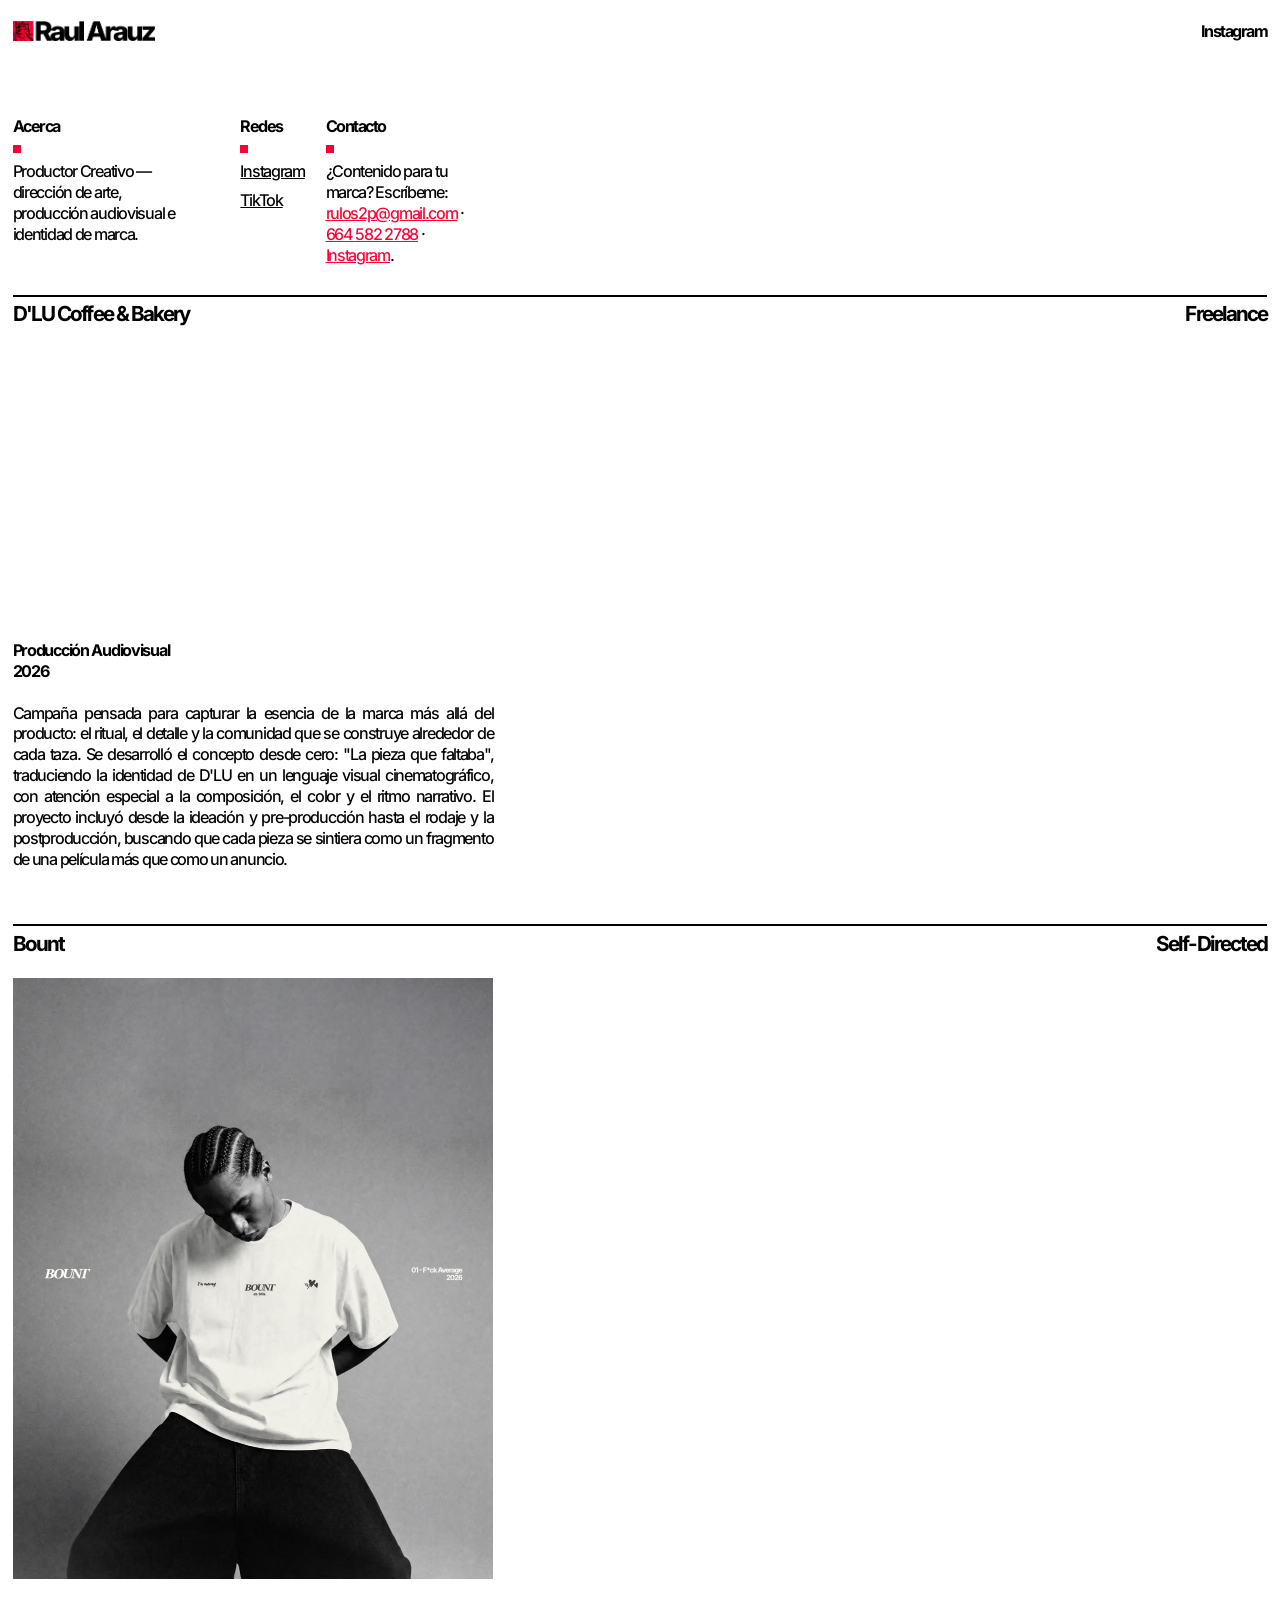
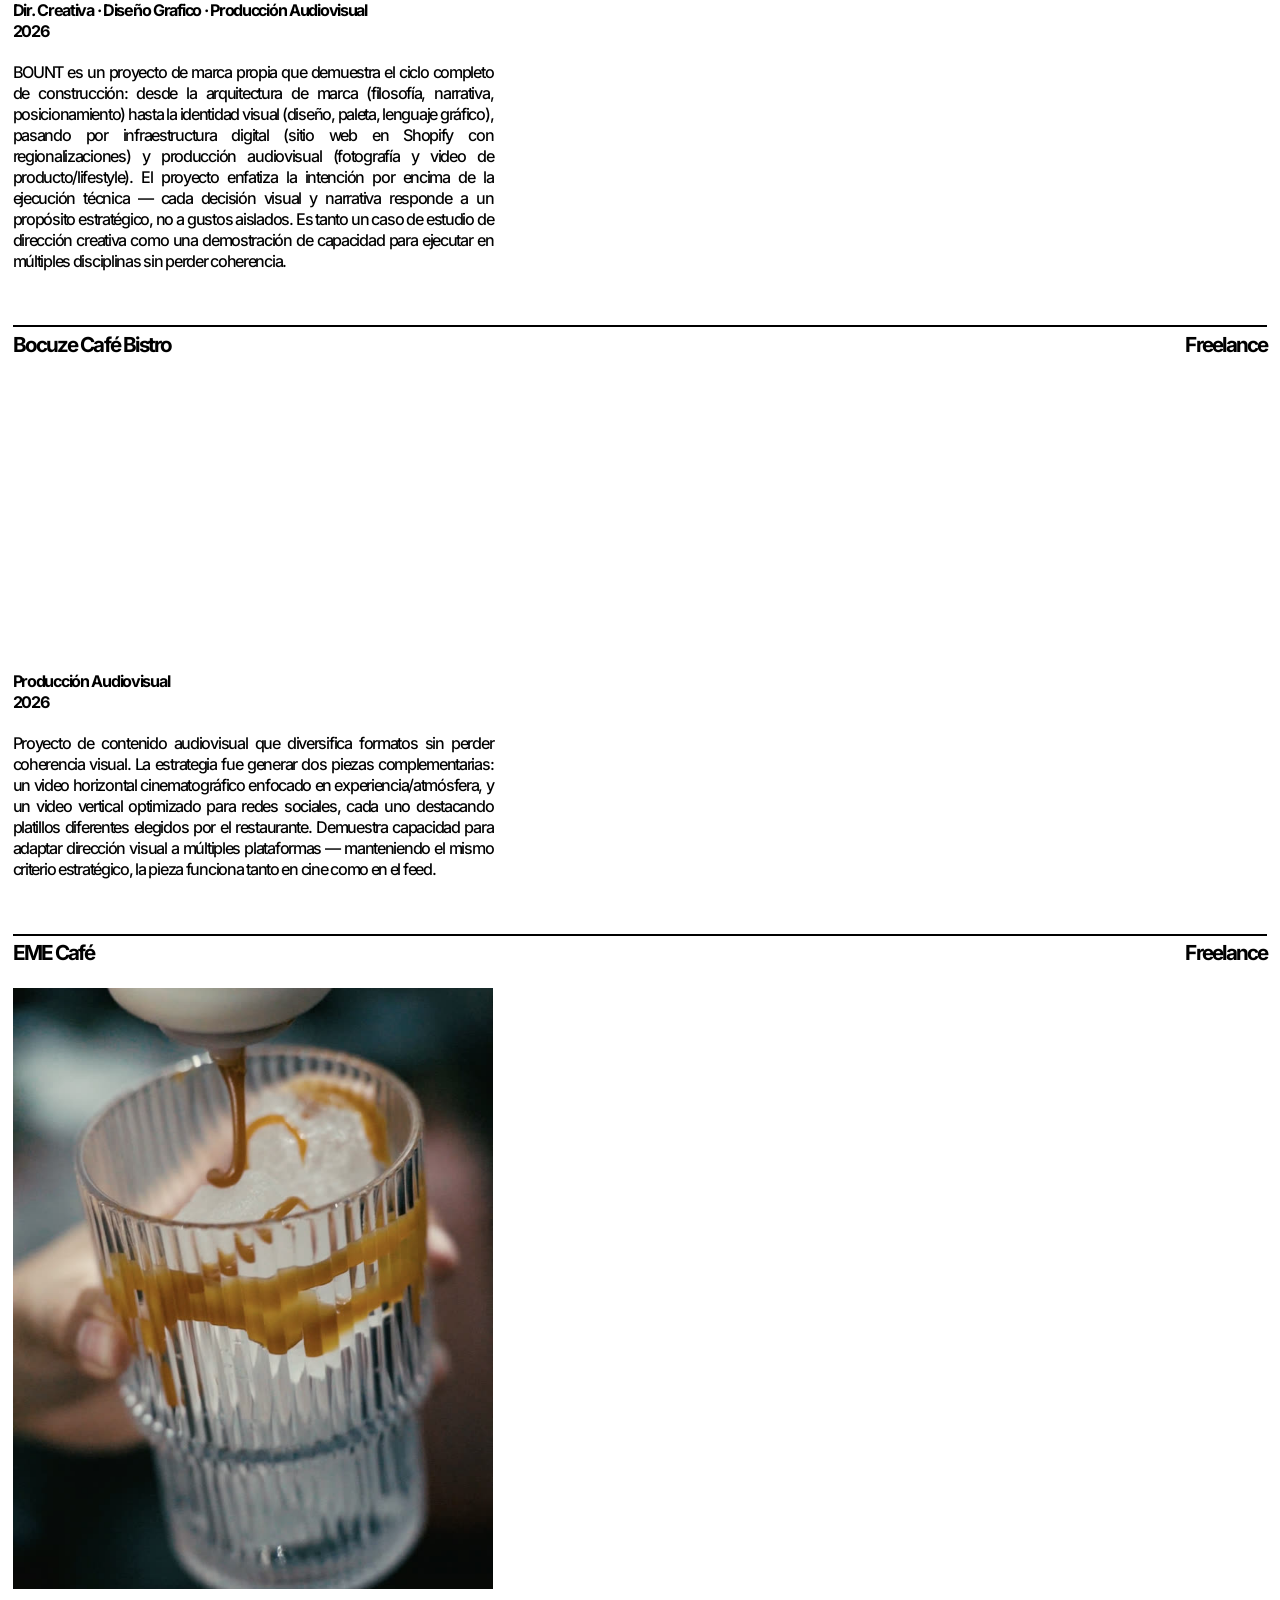
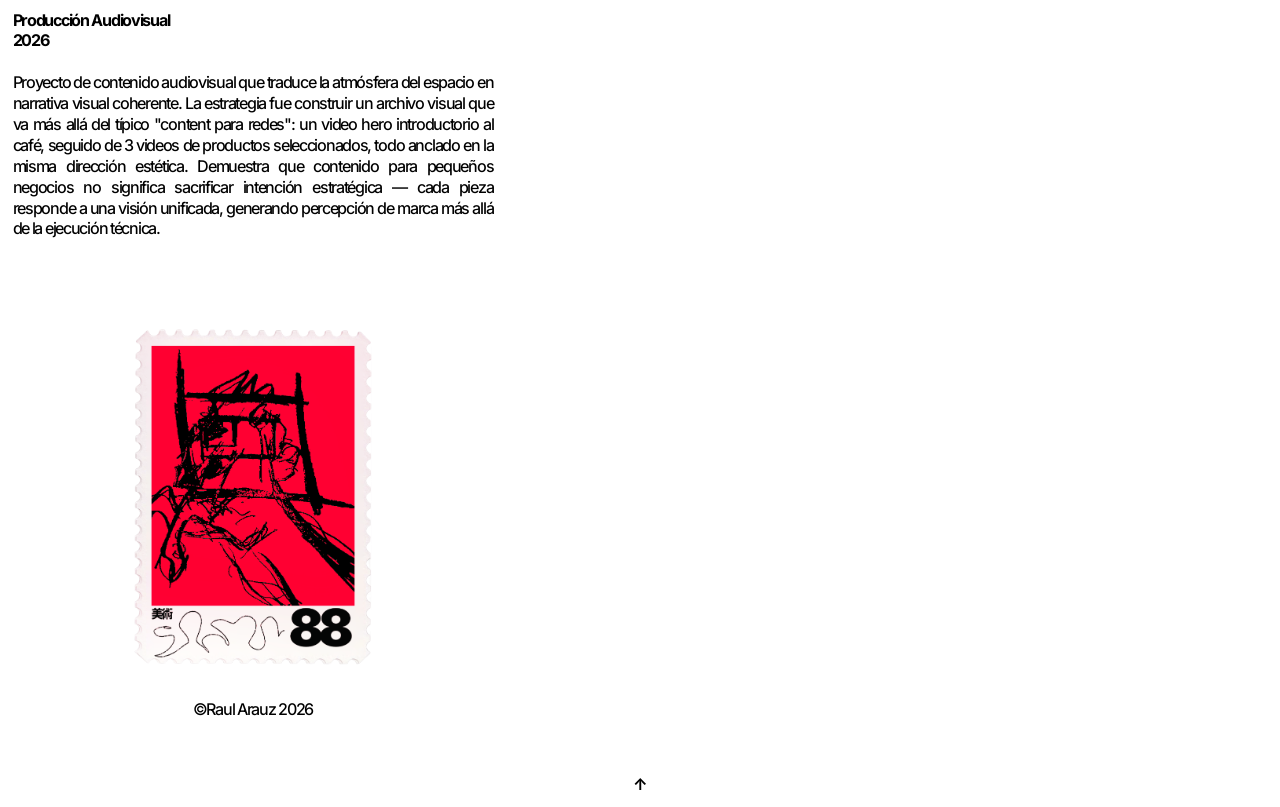
==== index.html @ 3c1d8ec1 "Flechitas de carrusel en móvil: cuadritos rojos de marca con ← →, ocultas en desktop Co-Authored-By:" ====
<!DOCTYPE html>
<html lang="es">
<head>
  <meta charset="UTF-8">
  <meta name="viewport" content="width=device-width, initial-scale=1.0">
  <title>Raul Arauz — Portafolio</title>
  <link rel="preconnect" href="https://fonts.googleapis.com">
  <link rel="preconnect" href="https://fonts.gstatic.com" crossorigin>
  <link href="https://fonts.googleapis.com/css2?family=Inter:wght@400..700&display=swap" rel="stylesheet">
  <link rel="stylesheet" href="styles.css">
</head>
<body>
  <div class="pagina">

    <header>
      <a class="logo" href="index.html"><img src="logoraul.png" alt="Raul Arauz"></a>
      <nav>
        <a href="https://www.instagram.com/rauwarauz/" target="_blank" rel="noopener">Instagram</a>
      </nav>
    </header>

    <section class="info" id="acerca">
      <div>
        <h3>Acerca</h3>
        <div class="cuadro"></div>
        <p>Productor Creativo — dirección de arte, producción audiovisual e identidad de marca.</p>
      </div>
      <div>
        <h3>Redes</h3>
        <div class="cuadro"></div>
        <ul>
          <li><a href="https://www.instagram.com/rauwarauz/" target="_blank" rel="noopener">Instagram</a></li>
          <li><a href="#" target="_blank" rel="noopener">TikTok</a></li>
        </ul>
      </div>
      <div>
        <h3>Contacto</h3>
        <div class="cuadro"></div>
        <p>¿Contenido para tu marca? Escríbeme: <a href="mailto:rulos2p@gmail.com">rulos2p@gmail.com</a> · <a href="https://wa.me/526645822788" target="_blank" rel="noopener">664 582 2788</a> · <a href="https://www.instagram.com/rauwarauz/" target="_blank" rel="noopener">Instagram</a>.</p>
      </div>
    </section>

    <section class="proyecto">
      <div class="titulos">
        <h2>D'LU Coffee &amp; Bakery</h2>
        <h2>Freelance</h2>
      </div>
      <div class="media">
        <video class="bloque horizontal" src="dlu1.mp4" autoplay muted loop playsinline></video>
        <video class="bloque horizontal" src="dlu2.mp4" autoplay muted loop playsinline></video>
      </div>
      <div class="meta">Producción Audiovisual</div>
      <div class="anio">2026</div>
      <p class="descripcion">Campaña pensada para capturar la esencia de la marca más allá del producto: el ritual, el detalle y la comunidad que se construye alrededor de cada taza. Se desarrolló el concepto desde cero: "La pieza que faltaba", traduciendo la identidad de D'LU en un lenguaje visual cinematográfico, con atención especial a la composición, el color y el ritmo narrativo. El proyecto incluyó desde la ideación y pre-producción hasta el rodaje y la postproducción, buscando que cada pieza se sintiera como un fragmento de una película más que como un anuncio.</p>
    </section>

    <section class="proyecto">
      <div class="titulos">
        <h2>Bount</h2>
        <h2>Self-Directed</h2>
      </div>
      <div class="media">
        <img class="bloque" src="bount1.jpg" alt="Bount — foto 1">
        <video class="bloque reel" src="nuevou.mp4" autoplay muted loop playsinline></video>
        <img class="bloque" src="bountx.jpg" alt="Bount — foto x">
        <img class="bloque" src="bount2.jpg" alt="Bount — foto 2">
        <img class="bloque" src="bount3.jpg" alt="Bount — foto 3">
        <img class="bloque" src="bount4.jpg" alt="Bount — foto 4">
      </div>
      <div class="meta">Dir. Creativa · Diseño Grafico · Producción Audiovisual</div>
      <div class="anio">2026</div>
      <p class="descripcion">BOUNT es un proyecto de marca propia que demuestra el ciclo completo de construcción: desde la arquitectura de marca (filosofía, narrativa, posicionamiento) hasta la identidad visual (diseño, paleta, lenguaje gráfico), pasando por infraestructura digital (sitio web en Shopify con regionalizaciones) y producción audiovisual (fotografía y video de producto/lifestyle). El proyecto enfatiza la intención por encima de la ejecución técnica — cada decisión visual y narrativa responde a un propósito estratégico, no a gustos aislados. Es tanto un caso de estudio de dirección creativa como una demostración de capacidad para ejecutar en múltiples disciplinas sin perder coherencia.</p>
    </section>

    <section class="proyecto">
      <div class="titulos">
        <h2>Bocuze Café Bistro</h2>
        <h2>Freelance</h2>
      </div>
      <div class="media">
        <video class="bloque horizontal" src="boqv.mp4" autoplay muted loop playsinline></video>
        <img class="bloque horizontal" src="boq1.jpg" alt="Bocuze — foto 1">
        <img class="bloque horizontal" src="boq2.jpg" alt="Bocuze — foto 2">
        <img class="bloque horizontal" src="boq3.jpg" alt="Bocuze — foto 3">
        <img class="bloque horizontal" src="boq4.jpg" alt="Bocuze — foto 4">
        <img class="bloque horizontal" src="boq5.jpg" alt="Bocuze — foto 5">
      </div>
      <div class="meta">Producción Audiovisual</div>
      <div class="anio">2026</div>
      <p class="descripcion">Proyecto de contenido audiovisual que diversifica formatos sin perder coherencia visual. La estrategia fue generar dos piezas complementarias: un video horizontal cinematográfico enfocado en experiencia/atmósfera, y un video vertical optimizado para redes sociales, cada uno destacando platillos diferentes elegidos por el restaurante. Demuestra capacidad para adaptar dirección visual a múltiples plataformas — manteniendo el mismo criterio estratégico, la pieza funciona tanto en cine como en el feed.</p>
    </section>

    <section class="proyecto">
      <div class="titulos">
        <h2>EME Café</h2>
        <h2>Freelance</h2>
      </div>
      <div class="media">
        <img class="bloque" src="eme2.jpg" alt="EME Café — foto 2">
        <video class="bloque" src="eme1.mp4" autoplay muted loop playsinline></video>
        <video class="bloque" src="eme4.mp4" autoplay muted loop playsinline></video>
        <img class="bloque" src="eme6.jpg" alt="EME Café — foto 6">
        <img class="bloque" src="eme7.jpg" alt="EME Café — foto 7">
      </div>
      <div class="meta">Producción Audiovisual</div>
      <div class="anio">2026</div>
      <p class="descripcion">Proyecto de contenido audiovisual que traduce la atmósfera del espacio en narrativa visual coherente. La estrategia fue construir un archivo visual que va más allá del típico "content para redes": un video hero introductorio al café, seguido de 3 videos de productos seleccionados, todo anclado en la misma dirección estética. Demuestra que contenido para pequeños negocios no significa sacrificar intención estratégica — cada pieza responde a una visión unificada, generando percepción de marca más allá de la ejecución técnica.</p>
    </section>

    <footer>
      <img class="estampilla" src="caballofinal-crop.png" alt="Estampilla — dibujo de caballo">
      <div>©Raul Arauz 2026</div>
      <a class="subir" href="#" aria-label="Subir al inicio">↑</a>
    </footer>

  </div>

  <script src="https://unpkg.com/lenis@1.1.18/dist/lenis.min.js"></script>
  <script>
    // Scroll controlado con inercia suave (si no carga la librería, scroll normal)
    let lenis = null;
    if (window.Lenis) {
      document.documentElement.style.scrollBehavior = 'auto';
      lenis = new Lenis({ lerp: 0.1, anchors: true });
      function raf(time) { lenis.raf(time); requestAnimationFrame(raf); }
      requestAnimationFrame(raf);
    }

    // Los links que van al inicio (flechita ↑, Portafolio) suben suavecito
    document.querySelectorAll("a[href='#']").forEach((a) => {
      a.addEventListener('click', (e) => {
        e.preventDefault();
        if (lenis) { lenis.scrollTo(0); }
        else { window.scrollTo({ top: 0, behavior: 'smooth' }); }
      });
    });

    // Entrada sutil al llegar con el scroll: blur → claro + slide up
    // Carrusel: click en el marco pasa al siguiente medio
    document.querySelectorAll('.media').forEach((media) => {
      const items = Array.from(media.children);
      let i = 0;
      items[i].classList.add('activo');
      const ir = (delta) => {
        items[i].classList.remove('activo');
        i = (i + delta + items.length) % items.length;
        items[i].classList.add('activo');
      };
      media.addEventListener('click', () => ir(1));
      // Flechitas para móvil (en desktop se ocultan por CSS)
      [['atras', 'Anterior', -1, '←'], ['adelante', 'Siguiente', 1, '→']].forEach(([cls, label, delta, char]) => {
        const b = document.createElement('button');
        b.className = 'flecha ' + cls;
        b.setAttribute('aria-label', label);
        b.textContent = char;
        b.addEventListener('click', (e) => { e.stopPropagation(); ir(delta); });
        media.appendChild(b);
      });
    });

    const observados = document.querySelectorAll('.proyecto > .bloque, .proyecto > .media');
    const observer = new IntersectionObserver((entries) => {
      entries.forEach((entry) => {
        if (entry.isIntersecting) {
          entry.target.classList.add('visible');
          observer.unobserve(entry.target);
        }
      });
    }, { threshold: 0 });

    observados.forEach((el) => {
      el.classList.add('anim');
      observer.observe(el);
    });
  </script>
</body>
</html>
---- styles.css ----
/* ============================================================
   Sistema áureo (φ = 1.618) — todo sale de una sola cadena
   Tipografía: 14px (base) → 18px (14 × √φ) títulos
   Espaciado:  7 → 11 → 18 → 29 → 47 → 76  (cada paso × φ)
   Compartido por todas las páginas del sitio
   ============================================================ */
:root {
  --rojo: #FF0033;
  --negro: #000000;
  --fs-body: 14px;
  --fs-label: 14px;
  --fs-title: 18px;
  --sp-0: 7px;
  --sp-1: 11px;
  --sp-2: 18px;
  --sp-3: 29px;
  --sp-4: 47px;
  --sp-5: 76px;
  --margen: var(--sp-1);   /* margencito uniforme contra el borde */
  --tracking: -0.08em; /* -95 de Photoshop, suavizado en cuerpos chicos */
  --tracking-display: -0.092em;
}

* { margin: 0; padding: 0; box-sizing: border-box; }

html { background: #ffffff; scroll-behavior: smooth; }

/* Sin barra de scroll visible (se sigue pudiendo scrollear normal) */
html {
  scrollbar-width: none;      /* Firefox */
  -ms-overflow-style: none;   /* Edge viejo */
}

html::-webkit-scrollbar { display: none; } /* Chrome / Safari */

body {
  font-family: 'Inter', Helvetica, Arial, sans-serif;
  font-size: var(--fs-body);
  font-weight: 475;
  color: var(--negro);
  letter-spacing: var(--tracking);
  line-height: 1.3;
  -webkit-font-smoothing: antialiased;
}

/* En móvil la columna llena toda la pantalla, solo con el margencito */
.pagina {
  margin: 0 auto;
  padding: 0 var(--margen);
}

a { color: inherit; text-decoration: none; }

/* ---------- Header ---------- */
header {
  display: flex;
  align-items: center;
  justify-content: space-between;
  position: sticky;
  top: 0;
  z-index: 10;
  padding: var(--sp-2) 0;
}

header .logo img {
  display: block;
  height: 18px;
  width: auto;
}

nav {
  display: flex;
  gap: var(--sp-2);
  font-size: var(--fs-label);
  font-weight: 700;
  letter-spacing: var(--tracking-display);
}

/* ---------- Acerca / Redes / Contacto (home) ---------- */
.info {
  display: grid;
  /* Acerca y Contacto más anchos, Redes al centro un poco más apretado (φ : 1 : φ) */
  grid-template-columns: 1.618fr 1fr 1.618fr;
  gap: var(--sp-2);
  padding: var(--sp-4) 0 var(--sp-2);
}

/* Redes corrido a la derecha de su columna, pegado hacia Contacto */
.info > div:nth-child(2) { justify-self: end; }

.info h3 {
  font-size: var(--fs-label);
  font-weight: 700;
  letter-spacing: var(--tracking-display);
  margin-bottom: var(--sp-0);
}

.cuadro {
  width: 7px;
  height: 7px;
  background: var(--rojo);
  margin-bottom: var(--sp-0);
}

.info p {
  text-align: left;
  hyphens: none;
}

.info ul { list-style: none; }

.info ul li { margin-bottom: var(--sp-0); }

.info ul a { text-decoration: underline; }

/* Links dentro de los párrafos de info: subrayados y en el rojo de la marca */
.info p a {
  color: var(--rojo);
  text-decoration: underline;
}

/* ---------- Bloques rojos (placeholders de proyectos) ---------- */
.bloque {
  width: 100%;
  background: var(--rojo);
}

/* Formato de post vertical de Instagram (4:5) */
.proyecto .bloque { aspect-ratio: 4 / 5; }

/* Marco horizontal (16:9) para proyectos de video widescreen */
.proyecto .bloque.horizontal { aspect-ratio: 16 / 9; }

/* Fotos y videos reales: mismo marco 4:5, recortan para llenar.
   Sin el fondo rojo: evita la línea que se asoma en el borde del video */
img.bloque, video.bloque {
  display: block;
  object-fit: cover;
  background: transparent;
}

/* Encuadres de las fotos de EME (50% es centrado; más % sube el contenido) */
img[src='eme2.jpg'] { object-position: 50% 57%; }
video[src='eme4.mp4'] { object-position: 50% 42%; }
img[src='eme6.jpg'] { object-position: 50% 42%; }

/* Ajustes solo para el reel de Bount */
video.reel {
  transform: scale(0.99);
  /* Reel 9:16 en marco 4:5: el encuadre corrido un poco hacia arriba */
  object-position: 50% 65%;
}

/* Carrusel: los medios comparten el mismo marco, click para pasar al siguiente */
.media {
  display: grid;
  /* Cursor flecha de macOS pero apuntando a la derecha, blanca con
     contorno negro, para indicar que el click avanza al siguiente */
  cursor: url("data:image/svg+xml;utf8,<svg xmlns='http://www.w3.org/2000/svg' width='12' height='12' viewBox='0 0 16 16'><path d='M4.65 2.9 L12.57 7.22 Q14 8 12.57 8.78 L4.65 13.1 Q3 14 3 12.2 L3 3.8 Q3 2 4.65 2.9 Z' fill='%23fff' stroke='%23000' stroke-width='1.5' stroke-linejoin='round'/></svg>") 10 6, e-resize;
}

.media > * {
  grid-area: 1 / 1;
  opacity: 0;
  transition: opacity 0.3s ease;
  pointer-events: none;
}

.media > .activo { opacity: 1; }

/* Flechitas del carrusel (móvil): cuadritos rojos de la marca, mínimos */
.media { position: relative; }

.media .flecha {
  position: absolute;
  bottom: var(--sp-1);
  width: 29px;
  height: 29px;
  display: flex;
  align-items: center;
  justify-content: center;
  background: var(--rojo);
  color: #ffffff;
  border: 0;
  padding: 0;
  font-family: inherit;
  font-size: var(--fs-label);
  font-weight: 700;
  letter-spacing: 0;
  line-height: 1;
  cursor: pointer;
  z-index: 2;
}

.media .flecha.atras { right: calc(var(--sp-1) + 31px); }

.media .flecha.adelante { right: var(--sp-1); }

/* ---------- Proyectos ---------- */
/* Separador pegado al título: la línea abre cada proyecto */
.proyecto {
  margin-top: var(--sp-4);
  border-top: 2px solid var(--negro);
  padding-top: 4px; /* 7 ÷ φ */
}

/* El primer proyecto más pegado a la sección de info */
.info + .proyecto { margin-top: var(--sp-0); }

.proyecto .titulos {
  display: flex;
  justify-content: space-between;
  align-items: baseline;
  margin-bottom: var(--sp-2);
}

.proyecto h2 {
  font-size: var(--fs-title);
  font-weight: 700;
  letter-spacing: var(--tracking-display);
}

.proyecto .meta {
  margin-top: var(--sp-2);
  font-weight: 700;
}

.proyecto .anio {
  margin-bottom: var(--sp-2);
  font-weight: 700;
}

.proyecto .descripcion {
  text-align: justify;
  hyphens: auto;
}

/* Espacio entre párrafos de una misma descripción */
.descripcion + .descripcion { margin-top: var(--sp-2); }

/* ---------- Footer ---------- */
footer {
  position: relative;
  padding: var(--sp-5) 0 var(--sp-5);
  text-align: center;
}

/* Flechita hasta abajo del todo, respetando el margencito del borde */
footer .subir {
  position: absolute;
  bottom: var(--margen);
  left: 50%;
  transform: translateX(-50%);
  font-size: var(--fs-label);
  font-weight: 700;
  letter-spacing: 0;
}

footer .estampilla {
  width: 47%;
  max-width: 210px;
  height: auto;
  display: block;
  margin: 0 auto var(--sp-3);
}

/* ---------- Animación de entrada: slide up + opacidad sutil ----------
   La clase .anim la pone el script (si no hay JS, todo se ve normal) */
.anim {
  opacity: 0;
  transform: translateY(14px);
  transition: opacity 0.7s ease-out, transform 0.7s ease-out;
}

.anim.visible {
  opacity: 1;
  transform: none;
}

@media (prefers-reduced-motion: reduce) {
  .anim { transition: none; opacity: 1; transform: none; }
}

/* En desktop: layout de borde a borde, todo escalado un 15% arriba
   (zoom escala fuentes, espaciados e imágenes en proporción exacta).
   Header, separadores y filas de título abarcan todo el ancho;
   imágenes y textos quedan alineados a la izquierda con su mismo tamaño.
   Al final de la hoja para ganarle a las reglas base. */
@media (min-width: 600px) {
  body { zoom: 1.15; }

  /* En desktop el cursor de flecha ya indica el click: fuera botones */
  .media .flecha { display: none; }

  .pagina { max-width: none; }

  /* La sección de Acerca/Redes/Contacto conserva su ancho de columna */
  .info { max-width: 418px; }

  /* Las imágenes conservan su ancho exacto de antes y se pegan a la izquierda */
  .bloque { width: 418px; max-width: 100%; }

  /* El carrusel solo ocupa el cuadrito: el hover/click no se extiende a la derecha */
  .media { width: 418px; max-width: 100%; }

  .proyecto .descripcion { max-width: 418px; }

  /* Caballo y copyright centrados respecto a la columna de 418px;
     la flechita sigue centrada a toda la página */
  footer { text-align: left; }

  footer .estampilla {
    width: 210px;
    margin: 0 0 var(--sp-3) calc((418px - 210px) / 2);
  }

  footer > div {
    max-width: 418px;
    text-align: center;
  }
}
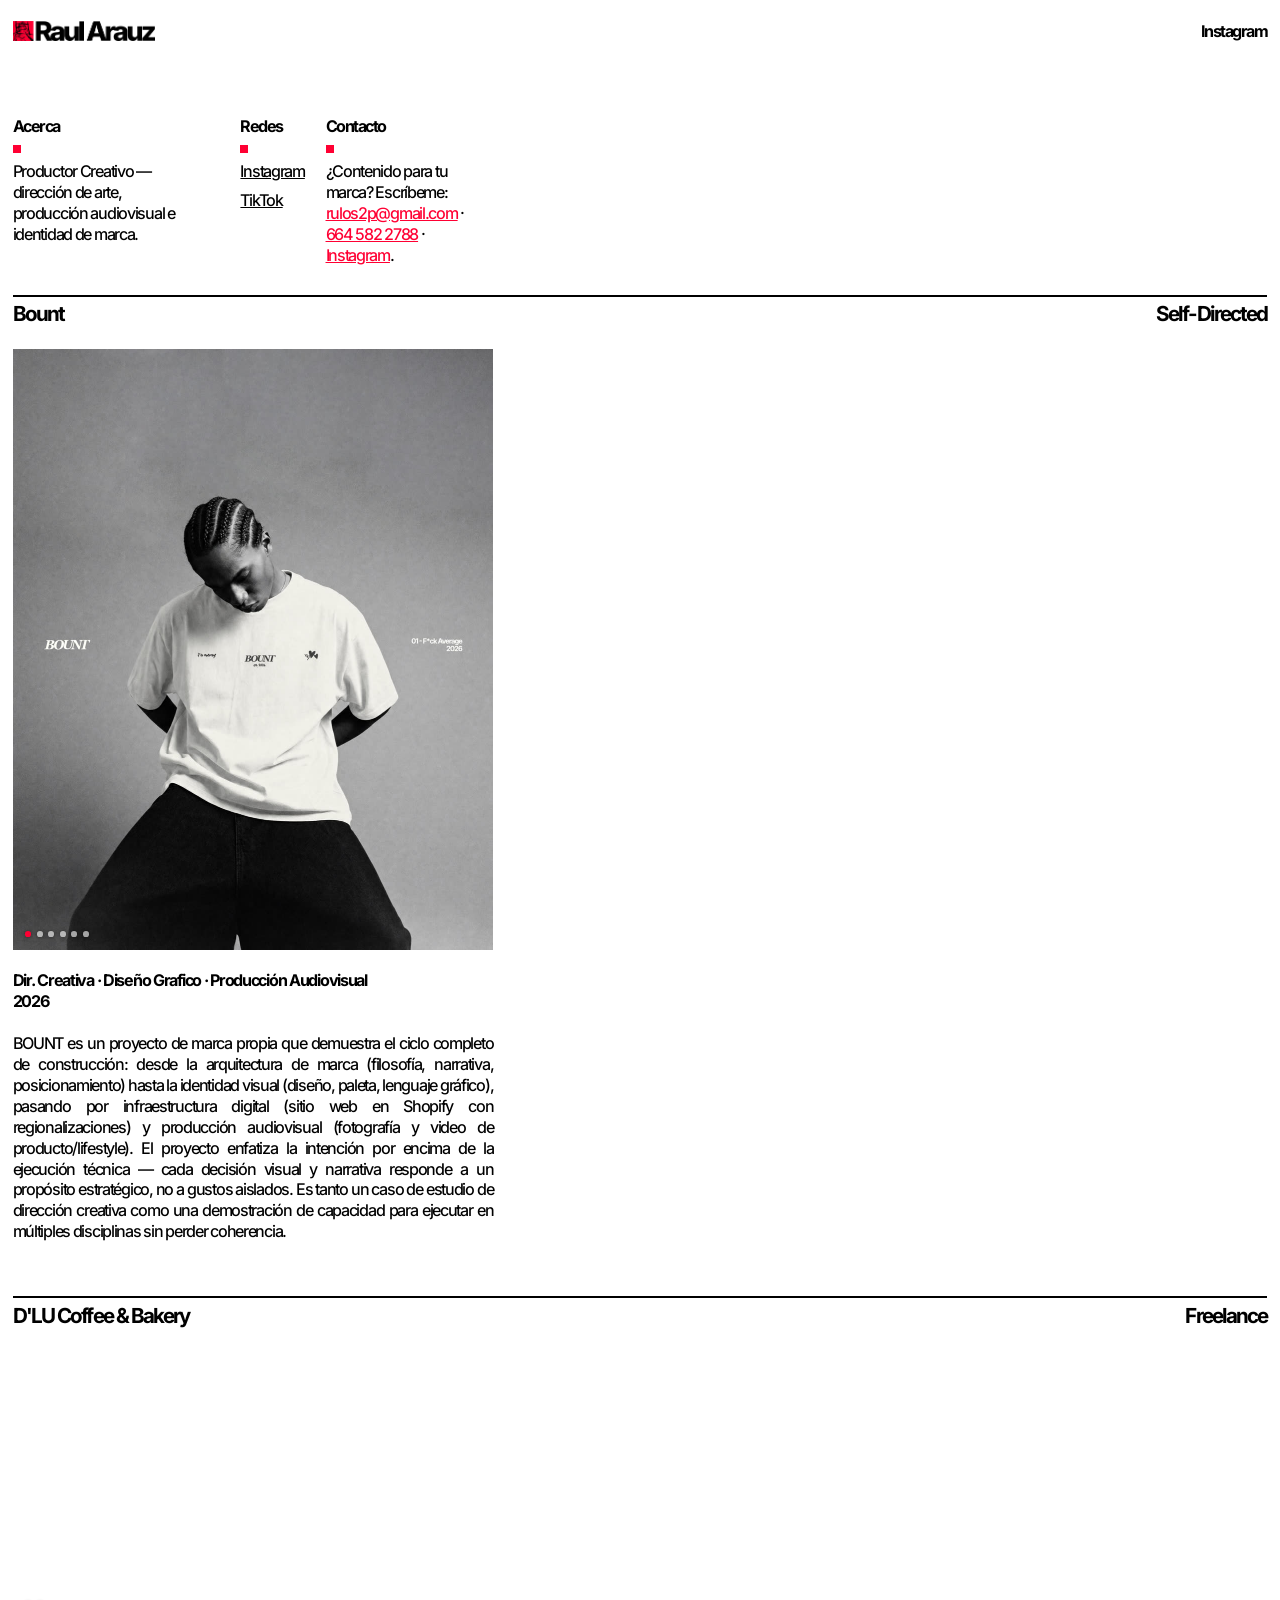
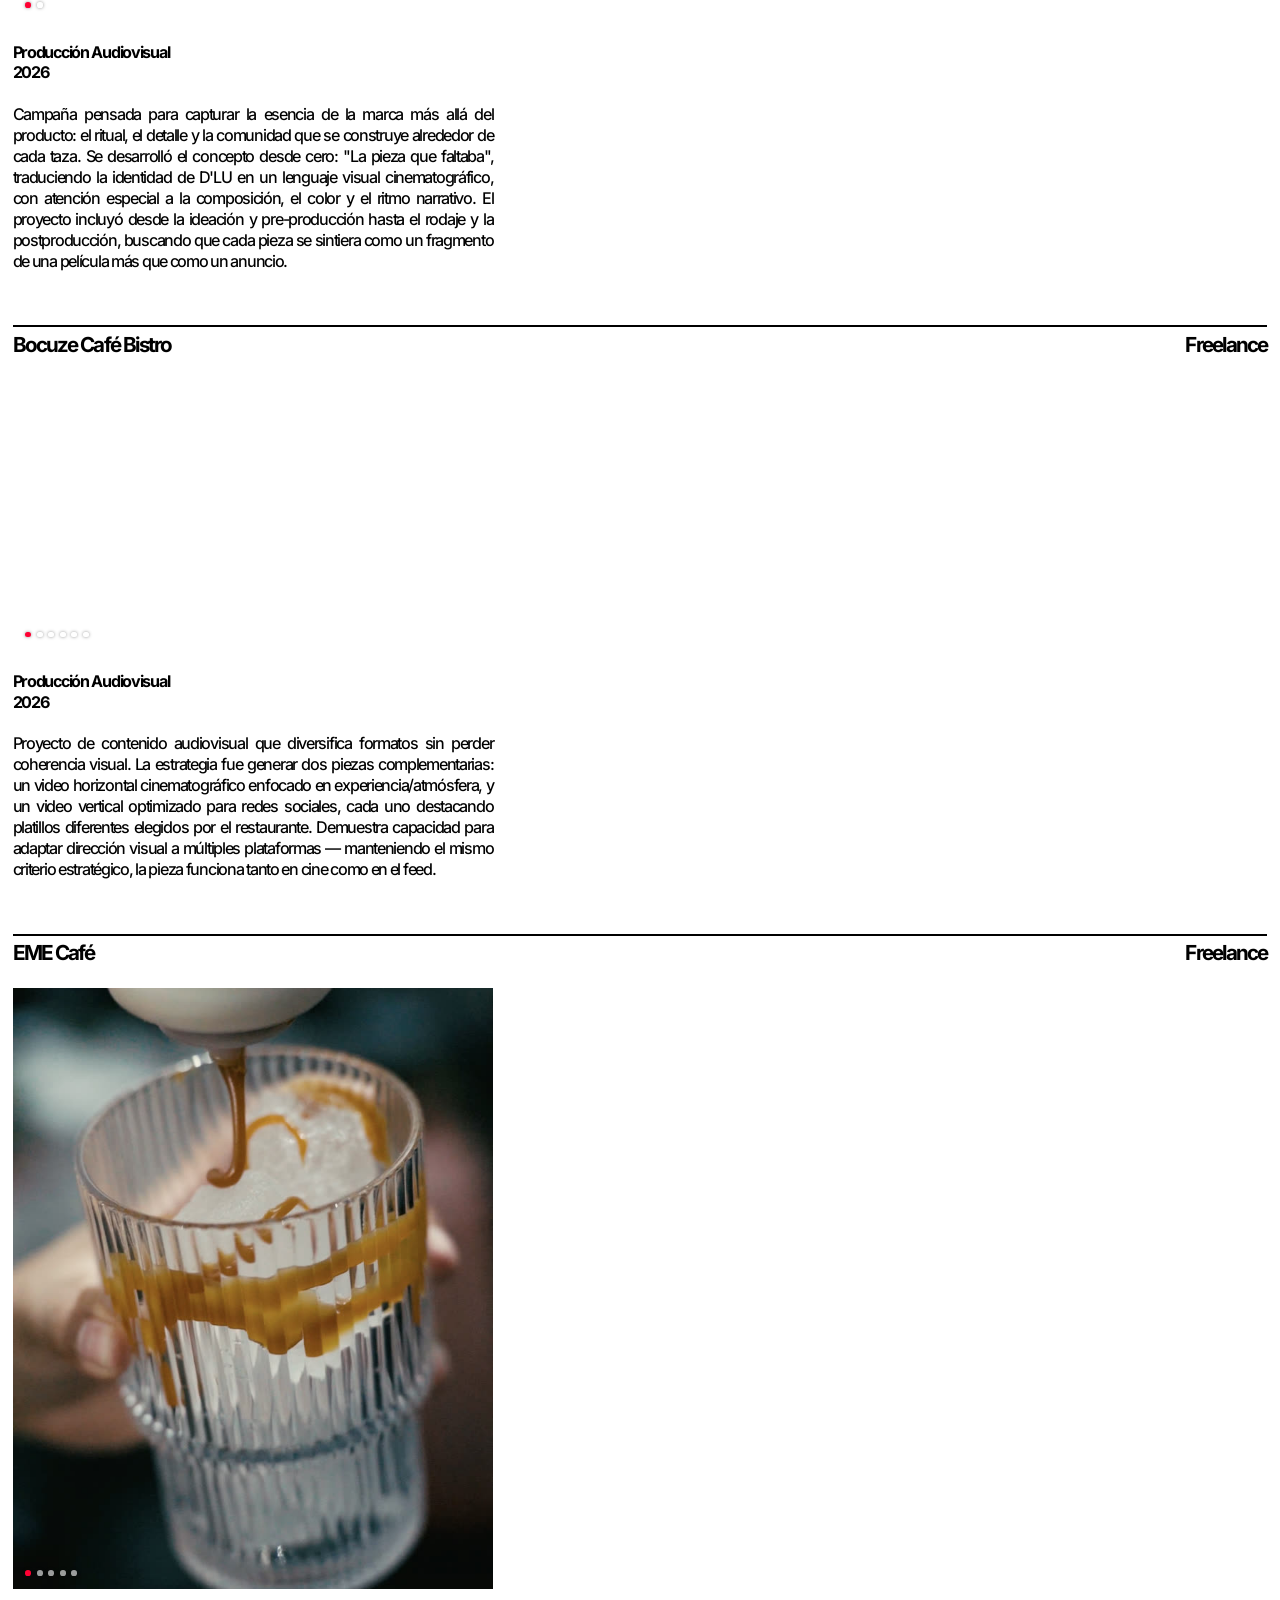
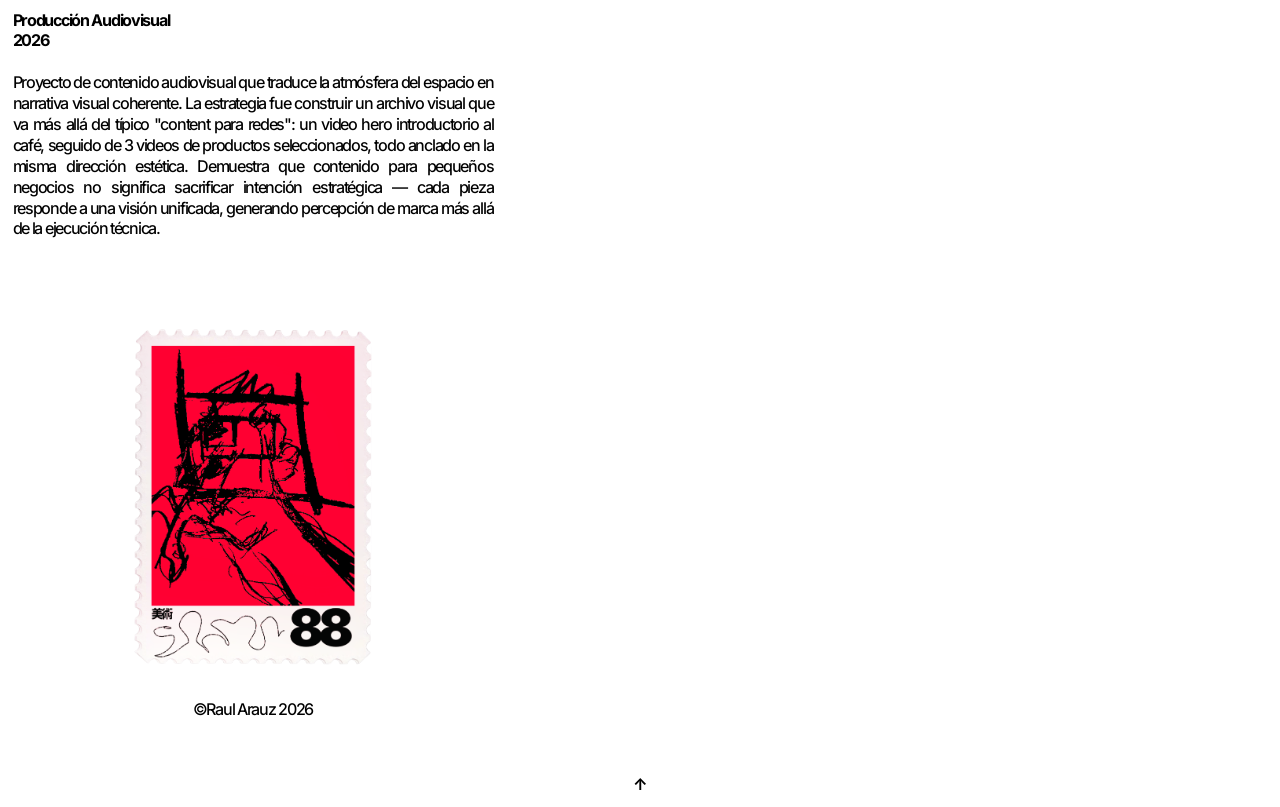
==== commit e87f7021: "Bount como primer proyecto Co-Authored-By: Claude Opus 5 <noreply@anthropic.com>" ====
--- a/index.html
+++ b/index.html
@@ -42,20 +42,6 @@
 
     <section class="proyecto">
       <div class="titulos">
-        <h2>D'LU Coffee &amp; Bakery</h2>
-        <h2>Freelance</h2>
-      </div>
-      <div class="media">
-        <video class="bloque horizontal" src="dlu1.mp4" autoplay muted loop playsinline></video>
-        <video class="bloque horizontal" src="dlu2.mp4" autoplay muted loop playsinline></video>
-      </div>
-      <div class="meta">Producción Audiovisual</div>
-      <div class="anio">2026</div>
-      <p class="descripcion">Campaña pensada para capturar la esencia de la marca más allá del producto: el ritual, el detalle y la comunidad que se construye alrededor de cada taza. Se desarrolló el concepto desde cero: "La pieza que faltaba", traduciendo la identidad de D'LU en un lenguaje visual cinematográfico, con atención especial a la composición, el color y el ritmo narrativo. El proyecto incluyó desde la ideación y pre-producción hasta el rodaje y la postproducción, buscando que cada pieza se sintiera como un fragmento de una película más que como un anuncio.</p>
-    </section>
-
-    <section class="proyecto">
-      <div class="titulos">
         <h2>Bount</h2>
         <h2>Self-Directed</h2>
       </div>
@@ -70,6 +56,20 @@
       <div class="meta">Dir. Creativa · Diseño Grafico · Producción Audiovisual</div>
       <div class="anio">2026</div>
       <p class="descripcion">BOUNT es un proyecto de marca propia que demuestra el ciclo completo de construcción: desde la arquitectura de marca (filosofía, narrativa, posicionamiento) hasta la identidad visual (diseño, paleta, lenguaje gráfico), pasando por infraestructura digital (sitio web en Shopify con regionalizaciones) y producción audiovisual (fotografía y video de producto/lifestyle). El proyecto enfatiza la intención por encima de la ejecución técnica — cada decisión visual y narrativa responde a un propósito estratégico, no a gustos aislados. Es tanto un caso de estudio de dirección creativa como una demostración de capacidad para ejecutar en múltiples disciplinas sin perder coherencia.</p>
+    </section>
+
+    <section class="proyecto">
+      <div class="titulos">
+        <h2>D'LU Coffee &amp; Bakery</h2>
+        <h2>Freelance</h2>
+      </div>
+      <div class="media">
+        <video class="bloque horizontal" src="dlu1.mp4" autoplay muted loop playsinline></video>
+        <video class="bloque horizontal" src="dlu2.mp4" autoplay muted loop playsinline></video>
+      </div>
+      <div class="meta">Producción Audiovisual</div>
+      <div class="anio">2026</div>
+      <p class="descripcion">Campaña pensada para capturar la esencia de la marca más allá del producto: el ritual, el detalle y la comunidad que se construye alrededor de cada taza. Se desarrolló el concepto desde cero: "La pieza que faltaba", traduciendo la identidad de D'LU en un lenguaje visual cinematográfico, con atención especial a la composición, el color y el ritmo narrativo. El proyecto incluyó desde la ideación y pre-producción hasta el rodaje y la postproducción, buscando que cada pieza se sintiera como un fragmento de una película más que como un anuncio.</p>
     </section>
 
     <section class="proyecto">
@@ -141,21 +141,24 @@
       const items = Array.from(media.children);
       let i = 0;
       items[i].classList.add('activo');
+      // Circulitos tipo IG para saber cuántos medios hay
+      const puntos = document.createElement('div');
+      puntos.className = 'puntos';
+      const dots = items.map((_, idx) => {
+        const d = document.createElement('span');
+        if (idx === 0) { d.classList.add('activo'); }
+        puntos.appendChild(d);
+        return d;
+      });
+      media.appendChild(puntos);
       const ir = (delta) => {
         items[i].classList.remove('activo');
+        dots[i].classList.remove('activo');
         i = (i + delta + items.length) % items.length;
         items[i].classList.add('activo');
+        dots[i].classList.add('activo');
       };
       media.addEventListener('click', () => ir(1));
-      // Flechitas para móvil (en desktop se ocultan por CSS)
-      [['atras', 'Anterior', -1, '←'], ['adelante', 'Siguiente', 1, '→']].forEach(([cls, label, delta, char]) => {
-        const b = document.createElement('button');
-        b.className = 'flecha ' + cls;
-        b.setAttribute('aria-label', label);
-        b.textContent = char;
-        b.addEventListener('click', (e) => { e.stopPropagation(); ir(delta); });
-        media.appendChild(b);
-      });
     });
 
     const observados = document.querySelectorAll('.proyecto > .bloque, .proyecto > .media');
--- a/styles.css
+++ b/styles.css
@@ -159,7 +159,7 @@
   cursor: url("data:image/svg+xml;utf8,<svg xmlns='http://www.w3.org/2000/svg' width='12' height='12' viewBox='0 0 16 16'><path d='M4.65 2.9 L12.57 7.22 Q14 8 12.57 8.78 L4.65 13.1 Q3 14 3 12.2 L3 3.8 Q3 2 4.65 2.9 Z' fill='%23fff' stroke='%23000' stroke-width='1.5' stroke-linejoin='round'/></svg>") 10 6, e-resize;
 }
 
-.media > * {
+.media > *:not(.puntos) {
   grid-area: 1 / 1;
   opacity: 0;
   transition: opacity 0.3s ease;
@@ -168,33 +168,29 @@
 
 .media > .activo { opacity: 1; }
 
-/* Flechitas del carrusel (móvil): cuadritos rojos de la marca, mínimos */
+/* Circulitos tipo carrusel de IG, integrados abajo dentro del marco */
 .media { position: relative; }
 
-.media .flecha {
+.puntos {
   position: absolute;
   bottom: var(--sp-1);
-  width: 29px;
-  height: 29px;
+  left: var(--sp-1);
   display: flex;
-  align-items: center;
-  justify-content: center;
-  background: var(--rojo);
-  color: #ffffff;
-  border: 0;
-  padding: 0;
-  font-family: inherit;
-  font-size: var(--fs-label);
-  font-weight: 700;
-  letter-spacing: 0;
-  line-height: 1;
-  cursor: pointer;
+  gap: 5px;
   z-index: 2;
-}
-
-.media .flecha.atras { right: calc(var(--sp-1) + 31px); }
-
-.media .flecha.adelante { right: var(--sp-1); }
+  pointer-events: none;
+}
+
+.puntos span {
+  width: 5px;
+  height: 5px;
+  border-radius: 50%;
+  background: rgba(255, 255, 255, 0.6);
+  /* Sombrita para que se lean también sobre fotos claras */
+  box-shadow: 0 0 3px rgba(0, 0, 0, 0.45);
+}
+
+.puntos span.activo { background: var(--rojo); }
 
 /* ---------- Proyectos ---------- */
 /* Separador pegado al título: la línea abre cada proyecto */
@@ -289,8 +285,6 @@
 @media (min-width: 600px) {
   body { zoom: 1.15; }
 
-  /* En desktop el cursor de flecha ya indica el click: fuera botones */
-  .media .flecha { display: none; }
 
   .pagina { max-width: none; }
 
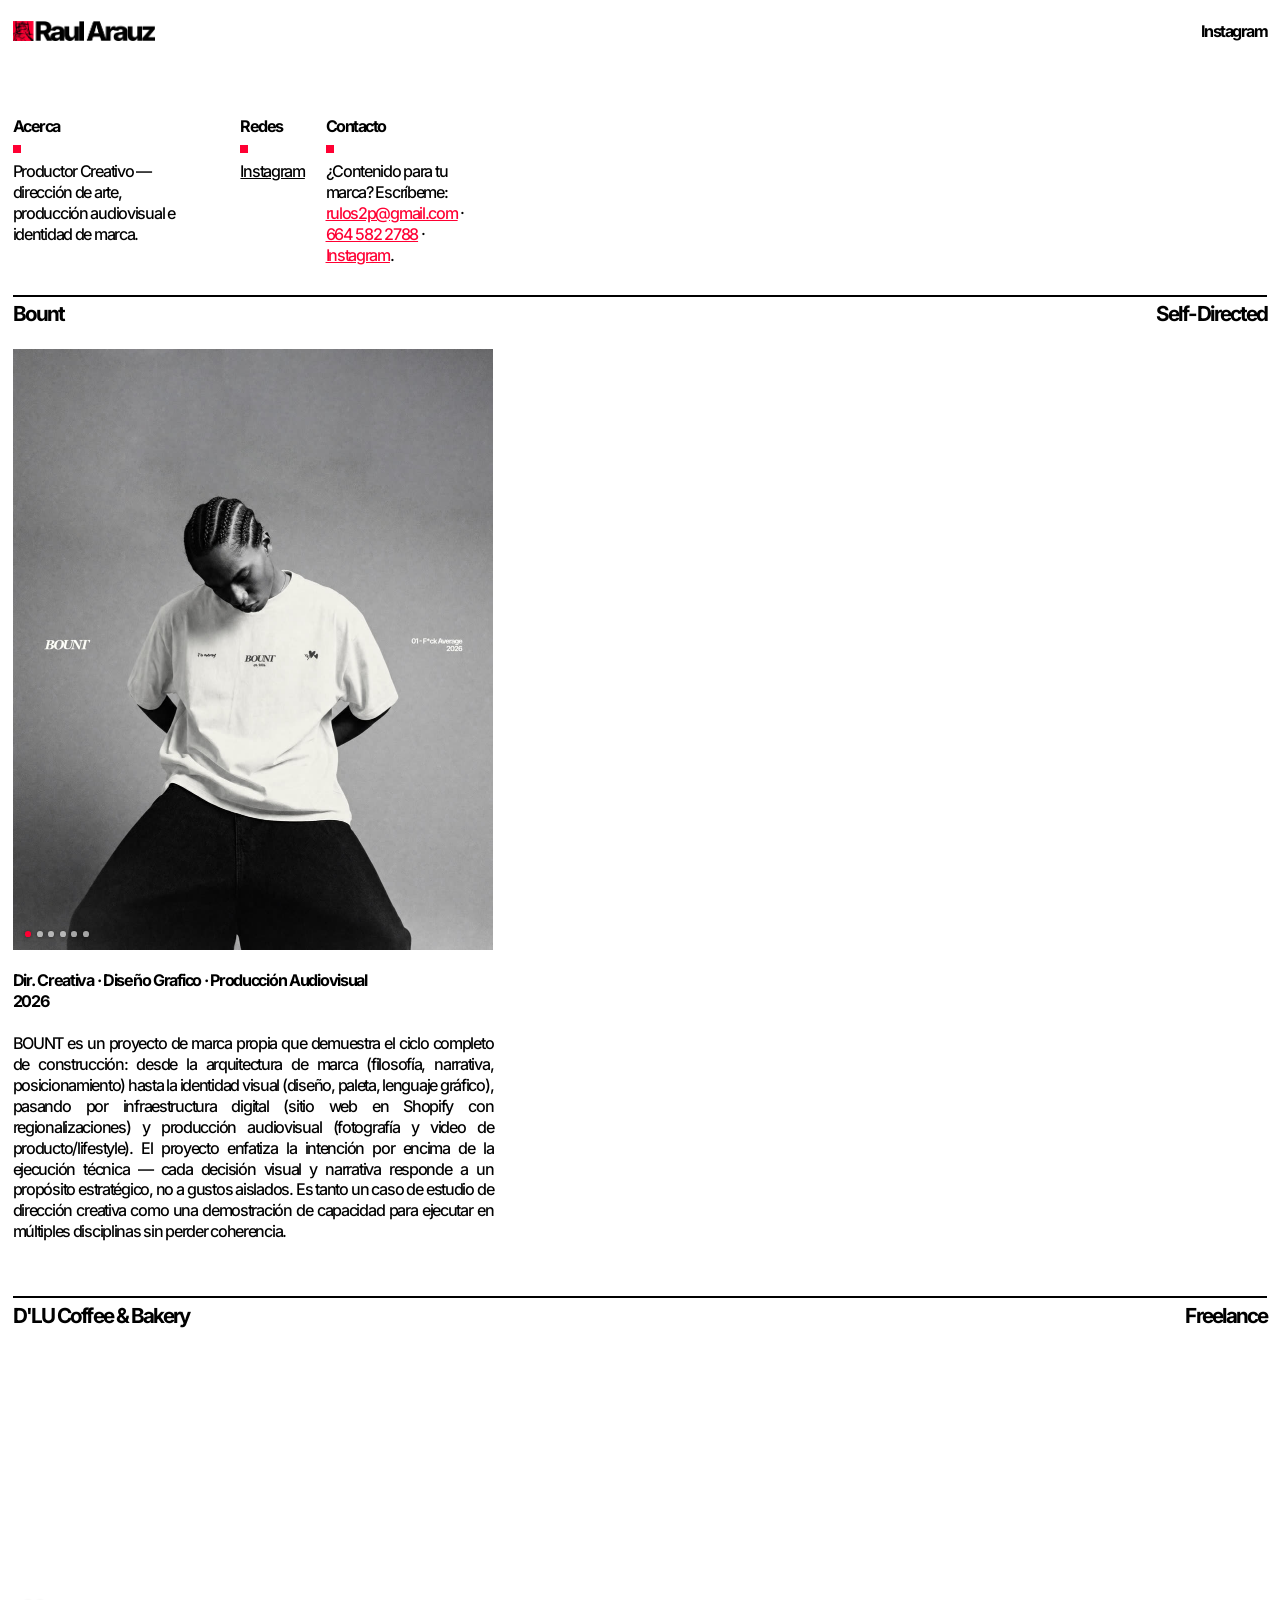
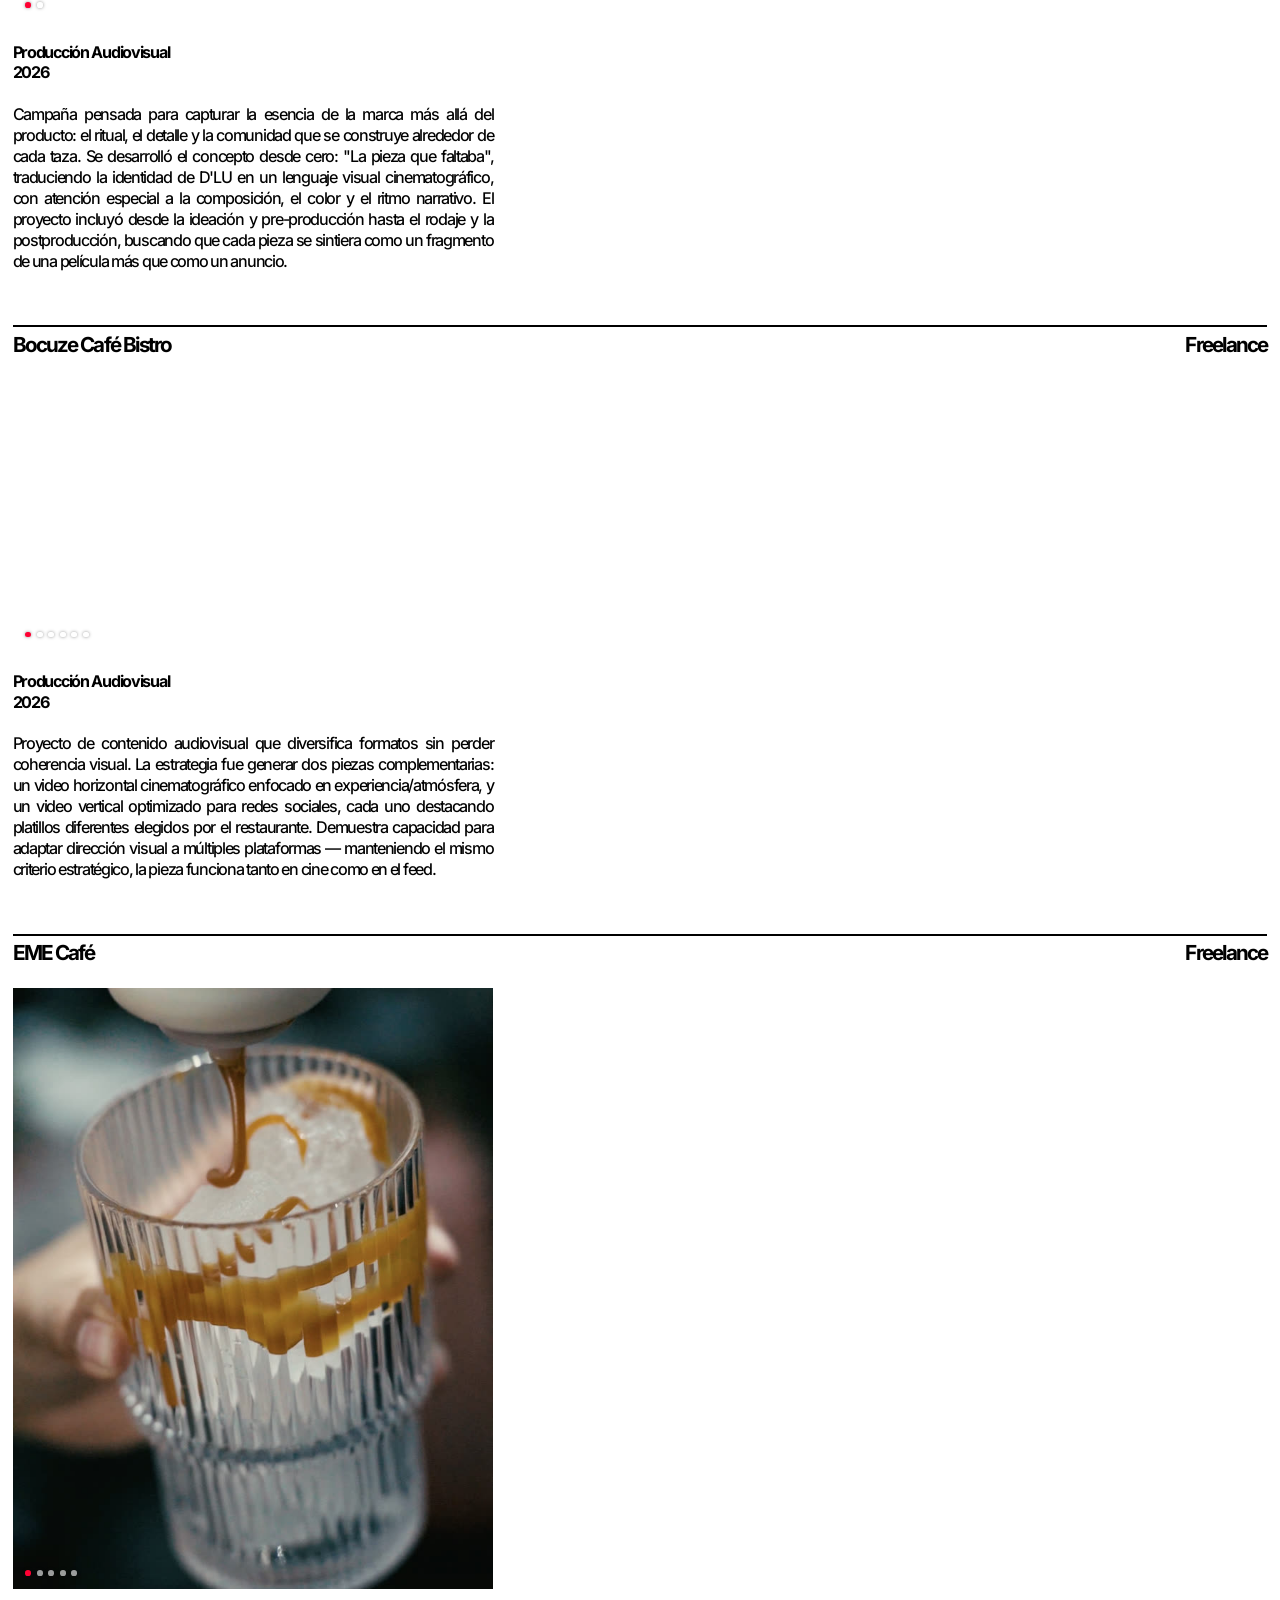
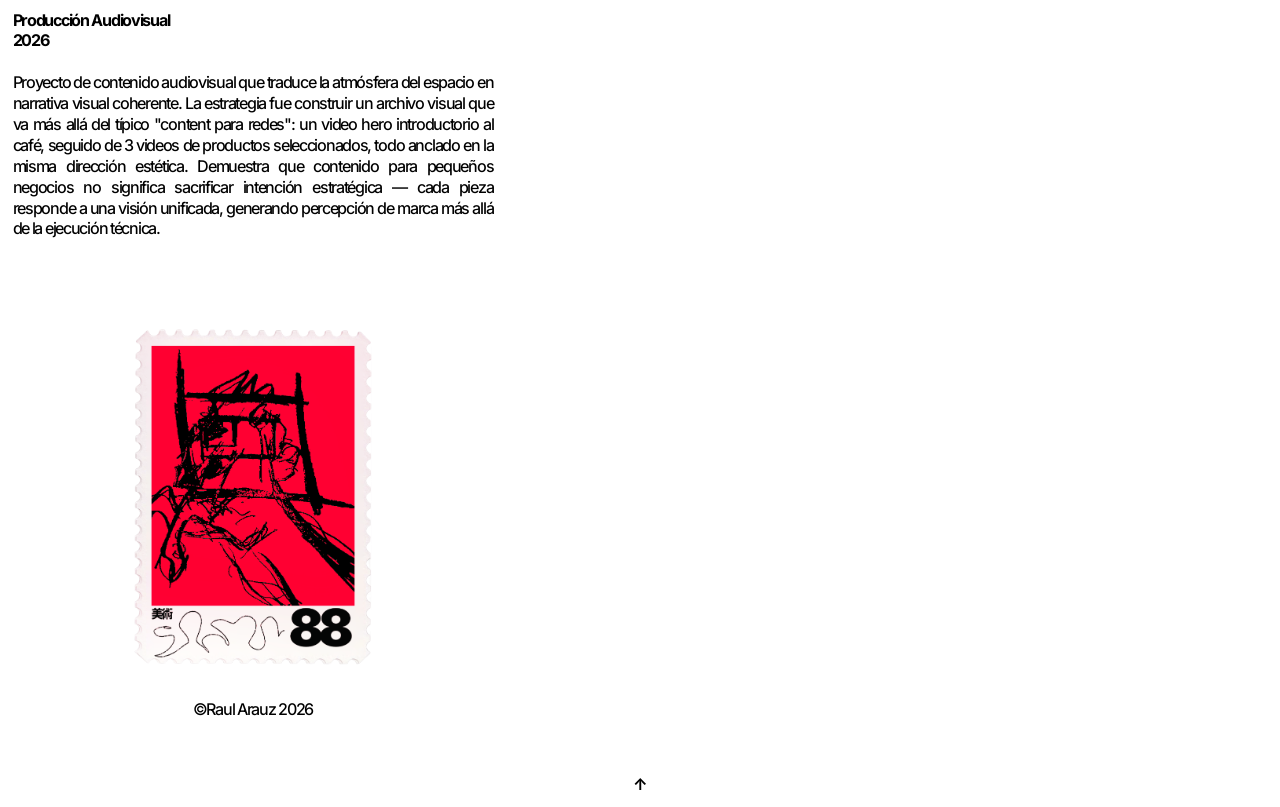
==== commit 0fce3a72: "Quitar TikTok de Redes Co-Authored-By: Claude Opus 5 <noreply@anthropic.com>" ====
--- a/index.html
+++ b/index.html
@@ -30,7 +30,6 @@
         <div class="cuadro"></div>
         <ul>
           <li><a href="https://www.instagram.com/rauwarauz/" target="_blank" rel="noopener">Instagram</a></li>
-          <li><a href="#" target="_blank" rel="noopener">TikTok</a></li>
         </ul>
       </div>
       <div>
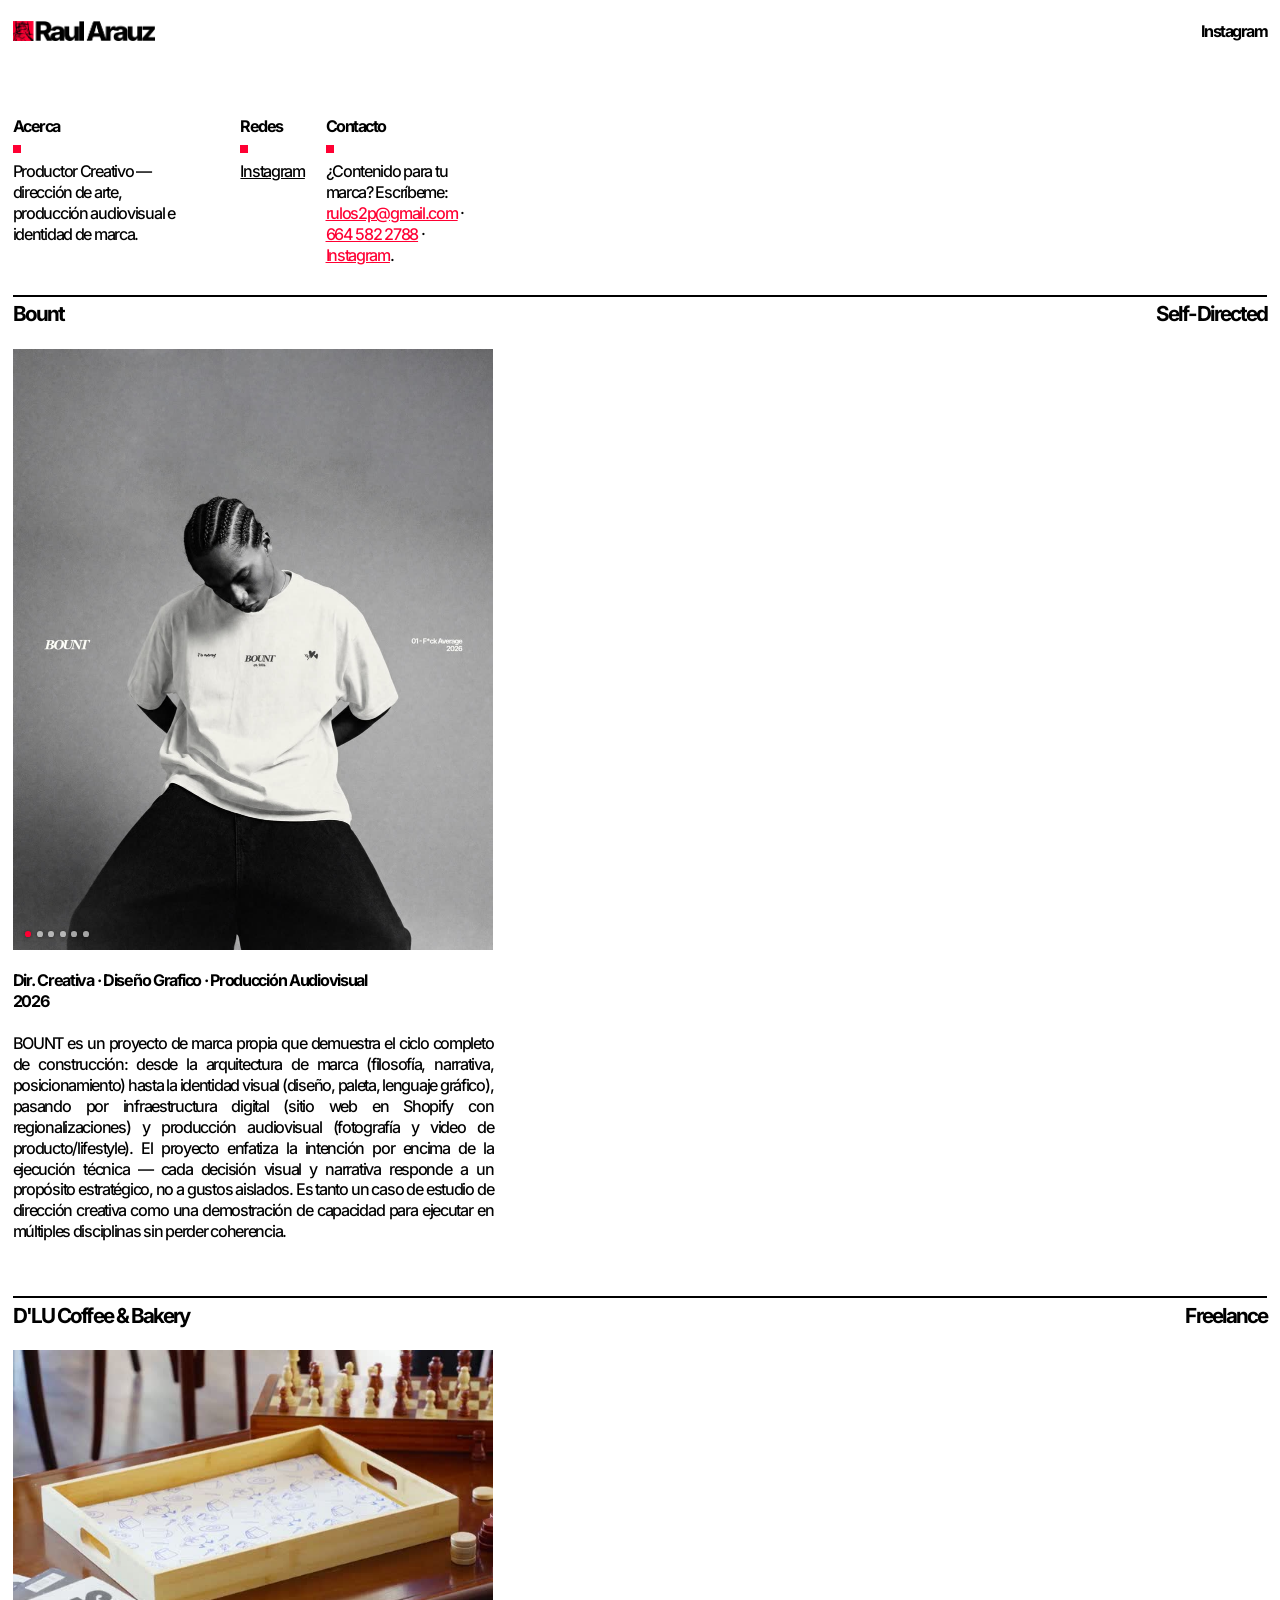
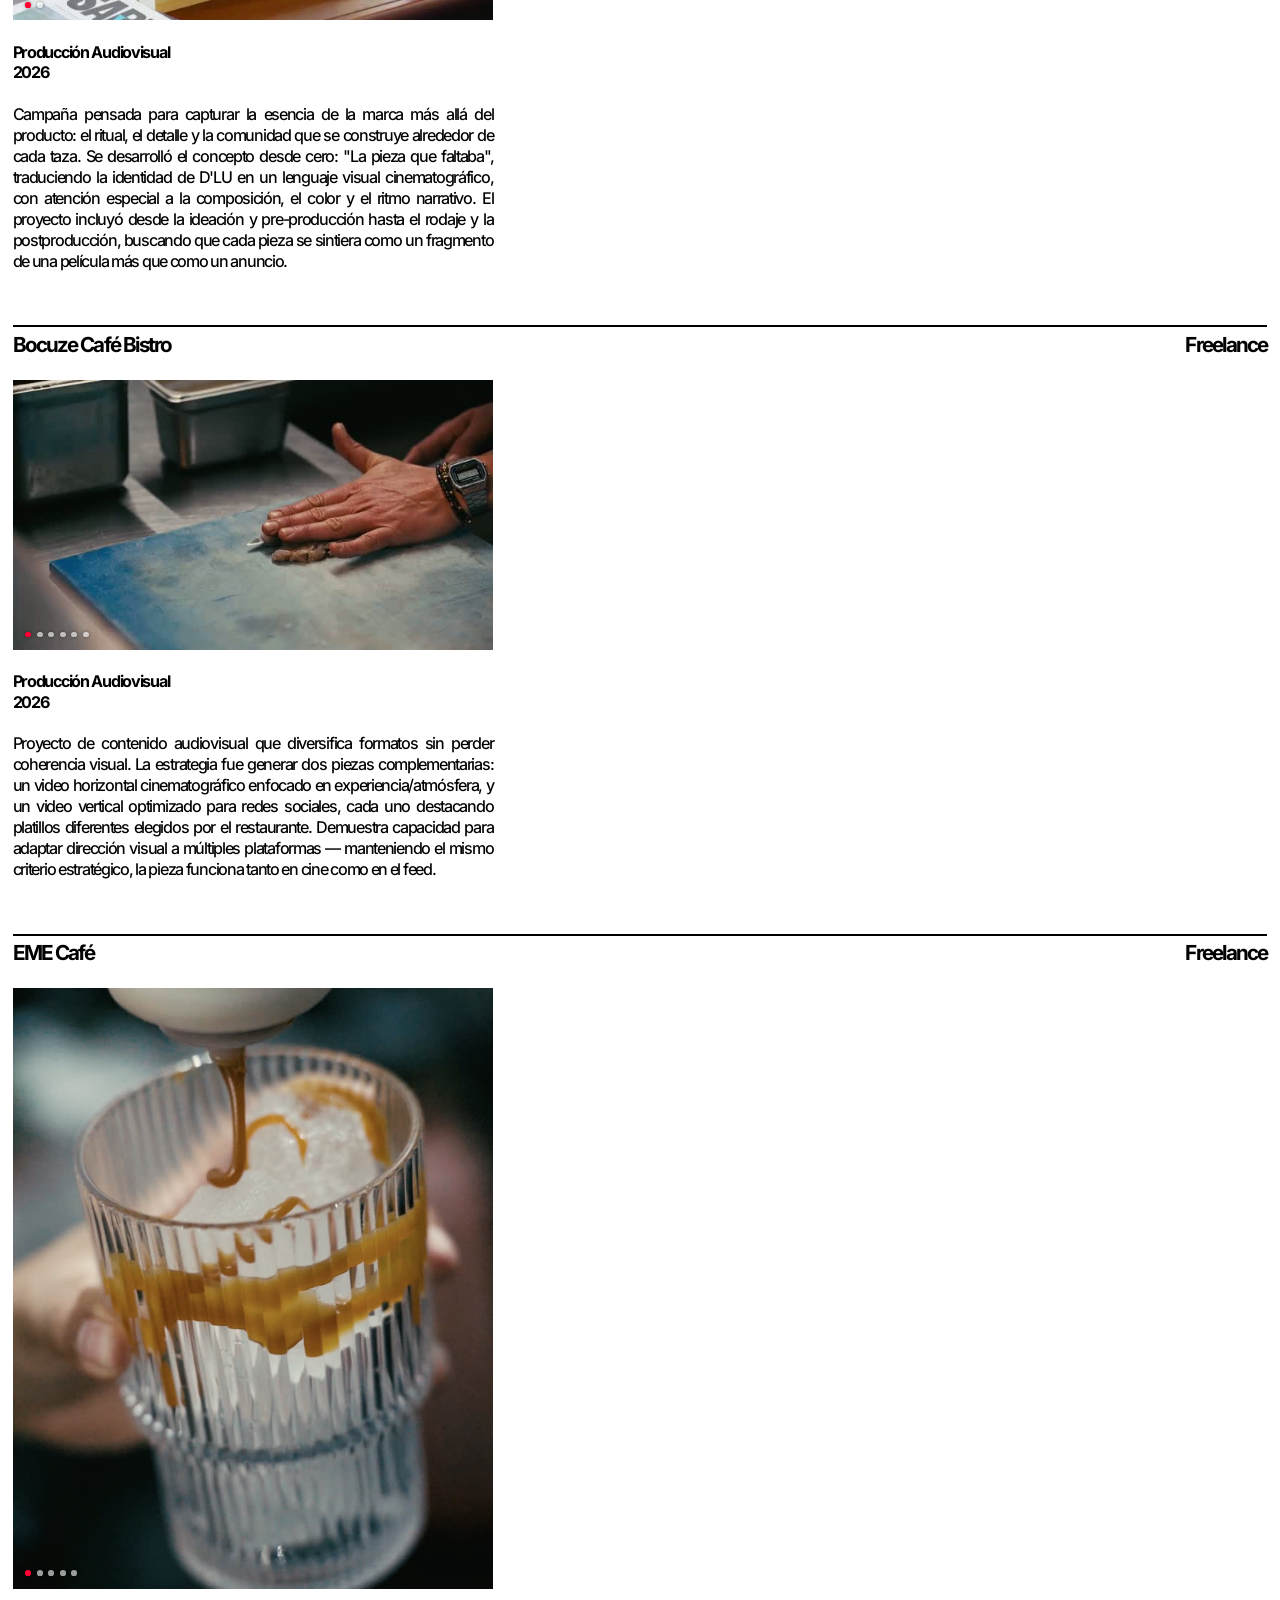
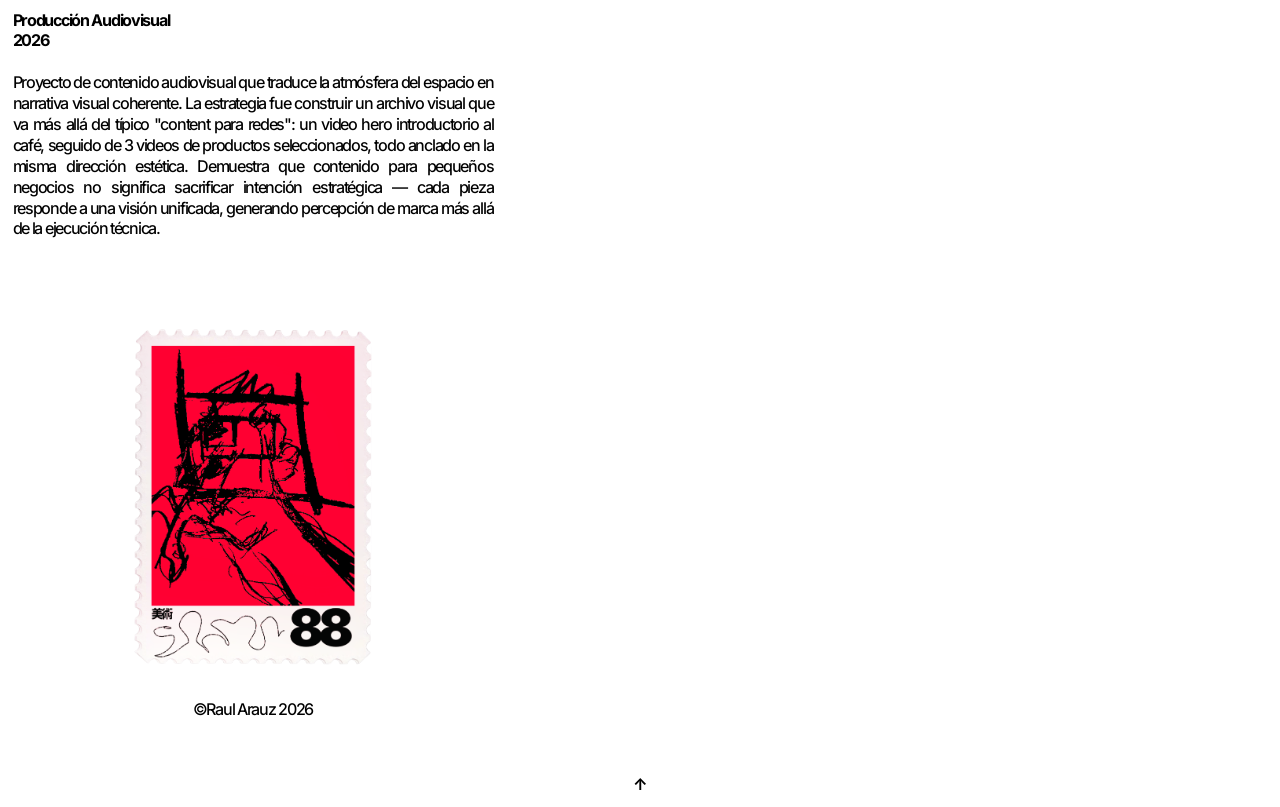
==== commit afcbb112: "Carga diferida de videos: posters + solo descarga el video visible Antes los 6 videos (12MB) empezab" ====
--- a/index.html
+++ b/index.html
@@ -46,7 +46,7 @@
       </div>
       <div class="media">
         <img class="bloque" src="bount1.jpg" alt="Bount — foto 1">
-        <video class="bloque reel" src="nuevou.mp4" autoplay muted loop playsinline></video>
+        <video class="bloque reel" data-src="nuevou.mp4" poster="poster-nuevou.jpg" preload="none" muted loop playsinline></video>
         <img class="bloque" src="bountx.jpg" alt="Bount — foto x">
         <img class="bloque" src="bount2.jpg" alt="Bount — foto 2">
         <img class="bloque" src="bount3.jpg" alt="Bount — foto 3">
@@ -63,8 +63,8 @@
         <h2>Freelance</h2>
       </div>
       <div class="media">
-        <video class="bloque horizontal" src="dlu1.mp4" autoplay muted loop playsinline></video>
-        <video class="bloque horizontal" src="dlu2.mp4" autoplay muted loop playsinline></video>
+        <video class="bloque horizontal" data-src="dlu1.mp4" poster="poster-dlu1.jpg" preload="none" muted loop playsinline></video>
+        <video class="bloque horizontal" data-src="dlu2.mp4" poster="poster-dlu2.jpg" preload="none" muted loop playsinline></video>
       </div>
       <div class="meta">Producción Audiovisual</div>
       <div class="anio">2026</div>
@@ -77,7 +77,7 @@
         <h2>Freelance</h2>
       </div>
       <div class="media">
-        <video class="bloque horizontal" src="boqv.mp4" autoplay muted loop playsinline></video>
+        <video class="bloque horizontal" data-src="boqv.mp4" poster="poster-boqv.jpg" preload="none" muted loop playsinline></video>
         <img class="bloque horizontal" src="boq1.jpg" alt="Bocuze — foto 1">
         <img class="bloque horizontal" src="boq2.jpg" alt="Bocuze — foto 2">
         <img class="bloque horizontal" src="boq3.jpg" alt="Bocuze — foto 3">
@@ -96,8 +96,8 @@
       </div>
       <div class="media">
         <img class="bloque" src="eme2.jpg" alt="EME Café — foto 2">
-        <video class="bloque" src="eme1.mp4" autoplay muted loop playsinline></video>
-        <video class="bloque" src="eme4.mp4" autoplay muted loop playsinline></video>
+        <video class="bloque" data-src="eme1.mp4" poster="poster-eme1.jpg" preload="none" muted loop playsinline></video>
+        <video class="bloque" data-src="eme4.mp4" poster="poster-eme4.jpg" preload="none" muted loop playsinline></video>
         <img class="bloque" src="eme6.jpg" alt="EME Café — foto 6">
         <img class="bloque" src="eme7.jpg" alt="EME Café — foto 7">
       </div>
@@ -139,6 +139,7 @@
     document.querySelectorAll('.media').forEach((media) => {
       const items = Array.from(media.children);
       let i = 0;
+      let enPantalla = false;
       items[i].classList.add('activo');
       // Circulitos tipo IG para saber cuántos medios hay
       const puntos = document.createElement('div');
@@ -150,14 +151,35 @@
         return d;
       });
       media.appendChild(puntos);
+
+      // Solo el video activo y en pantalla se descarga y reproduce;
+      // los demás quedan en su poster sin gastar ancho de banda
+      const sincronizar = () => {
+        items.forEach((el, idx) => {
+          if (el.tagName !== 'VIDEO') { return; }
+          if (idx === i && enPantalla) {
+            if (!el.src && el.dataset.src) { el.src = el.dataset.src; }
+            el.play().catch(() => {});
+          } else {
+            el.pause();
+          }
+        });
+      };
+
       const ir = (delta) => {
         items[i].classList.remove('activo');
         dots[i].classList.remove('activo');
         i = (i + delta + items.length) % items.length;
         items[i].classList.add('activo');
         dots[i].classList.add('activo');
+        sincronizar();
       };
       media.addEventListener('click', () => ir(1));
+
+      new IntersectionObserver((entradas) => {
+        enPantalla = entradas[0].isIntersecting;
+        sincronizar();
+      }, { threshold: 0 }).observe(media);
     });
 
     const observados = document.querySelectorAll('.proyecto > .bloque, .proyecto > .media');
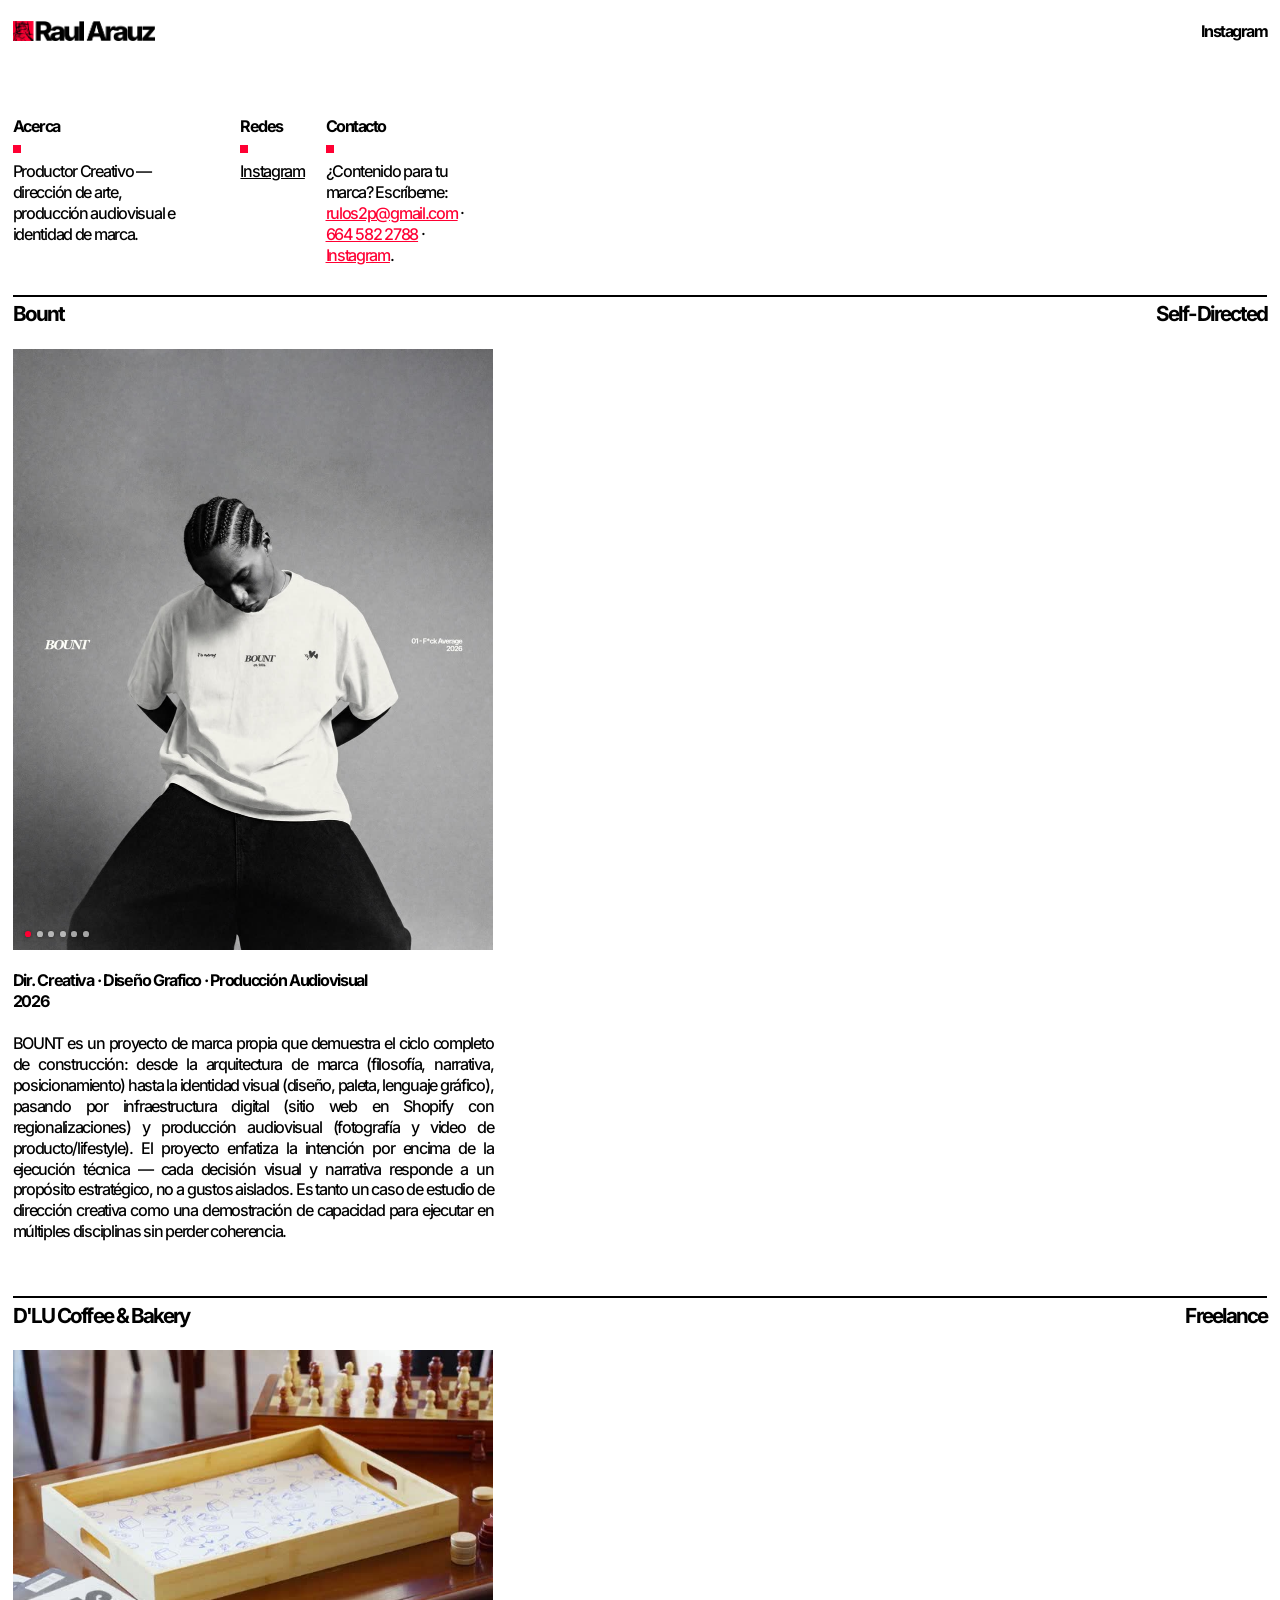
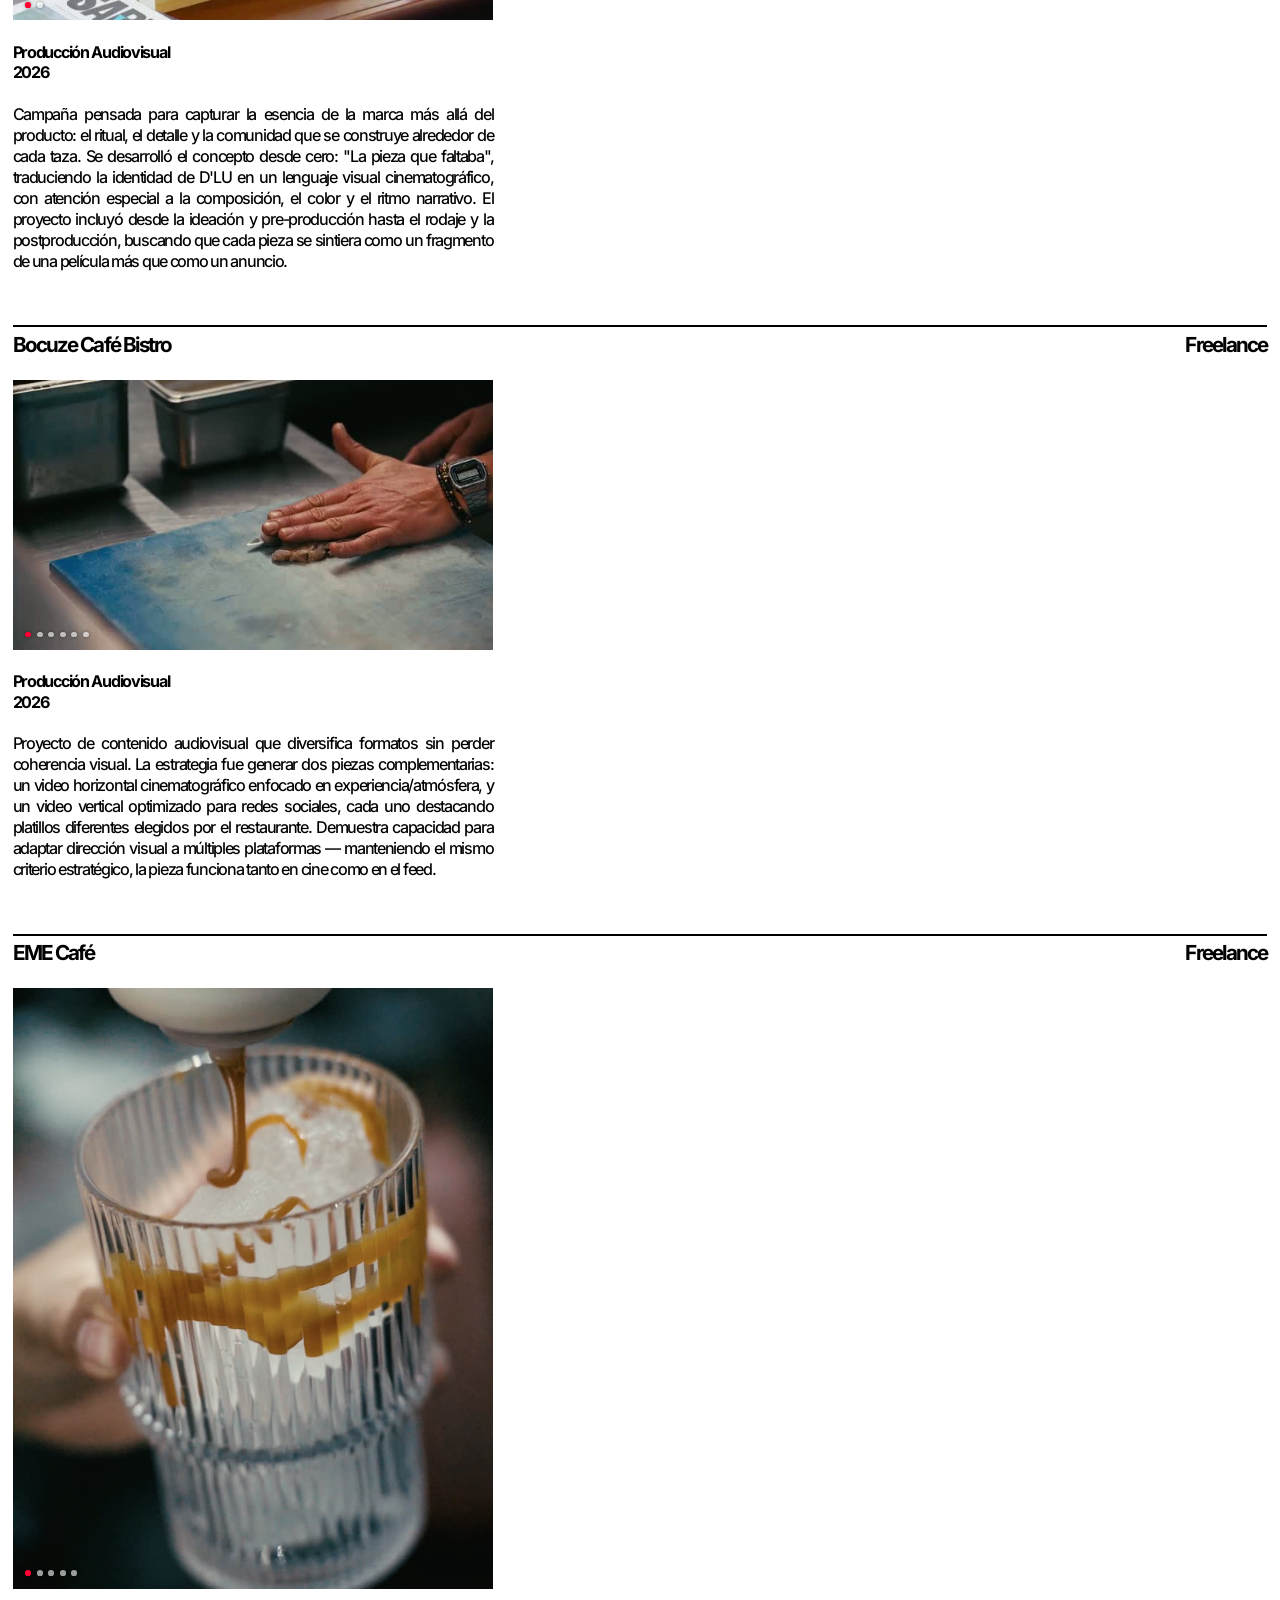
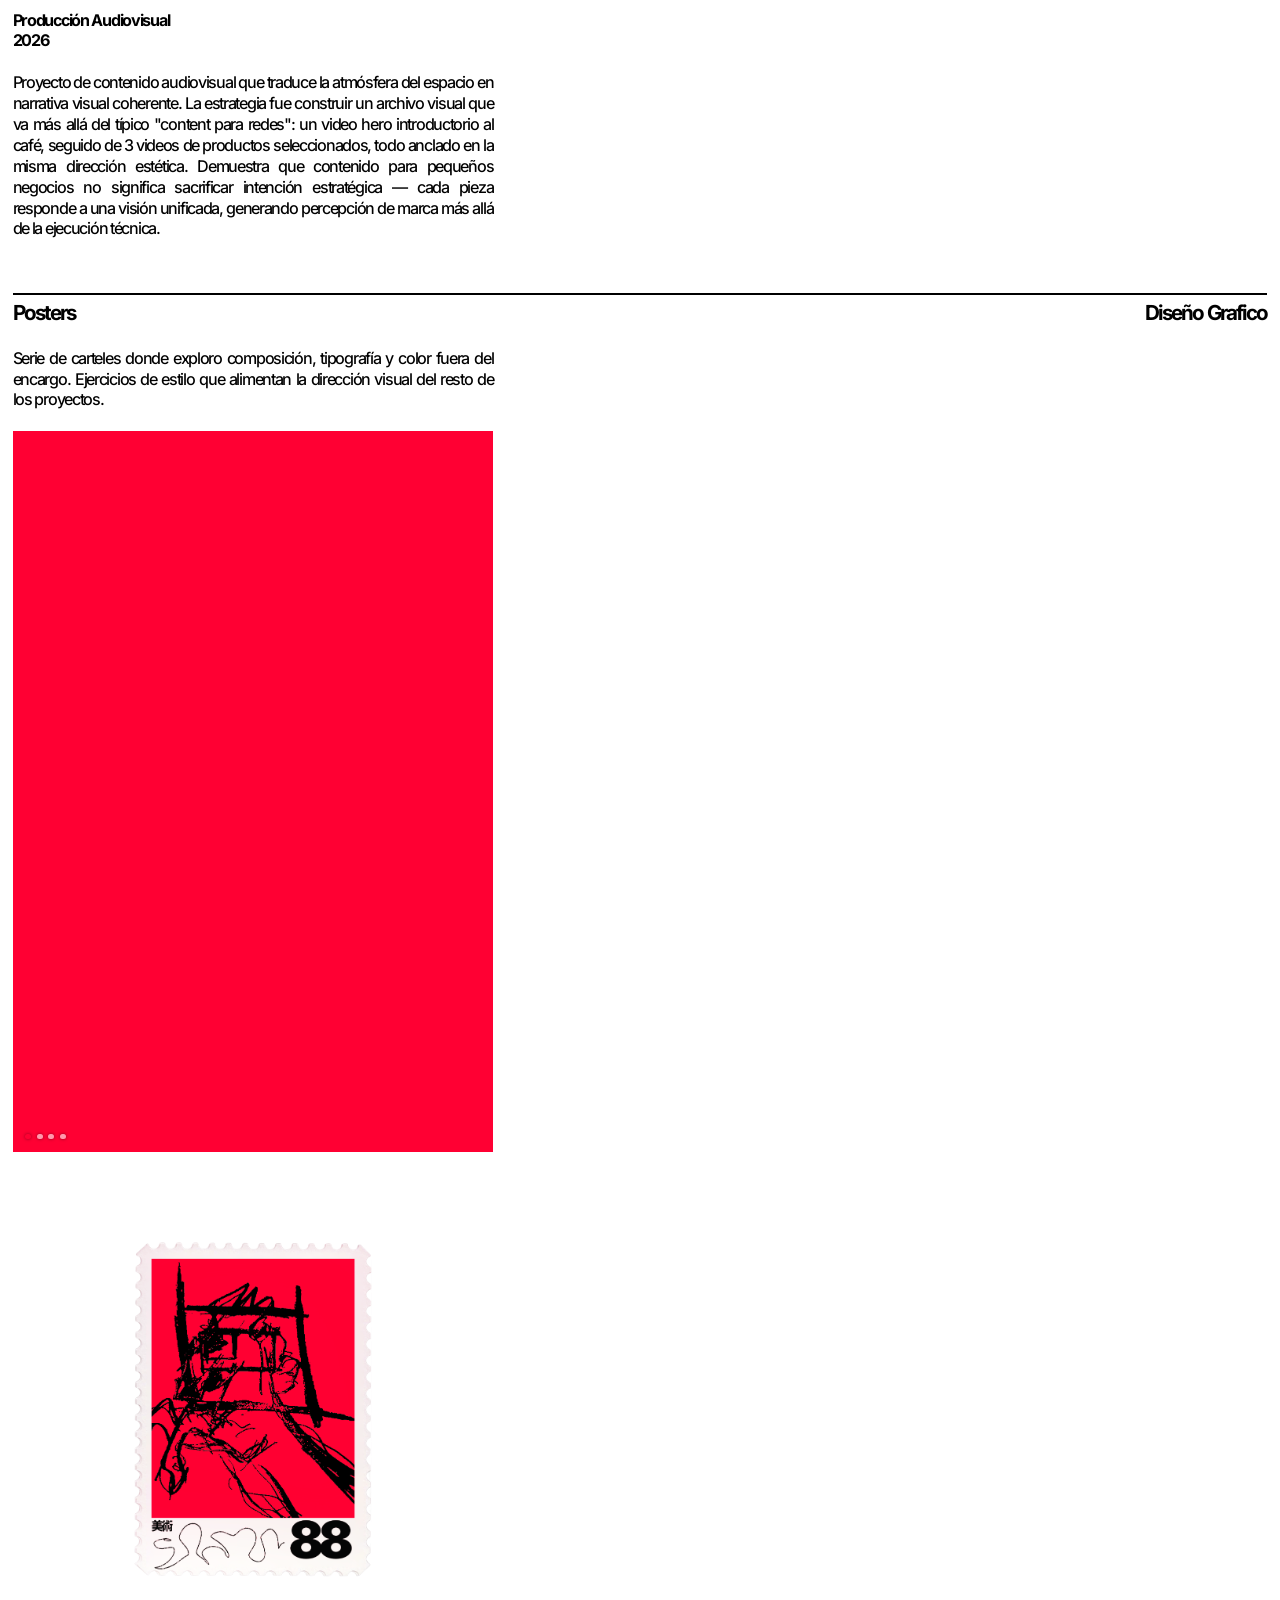
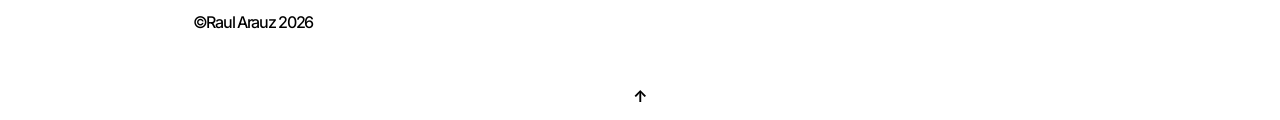
==== commit d3c30f1a: "Nueva sección de Posters al final: separador, título, descripción y carrusel de carteles Co-Authored" ====
--- a/index.html
+++ b/index.html
@@ -104,6 +104,20 @@
       <div class="meta">Producción Audiovisual</div>
       <div class="anio">2026</div>
       <p class="descripcion">Proyecto de contenido audiovisual que traduce la atmósfera del espacio en narrativa visual coherente. La estrategia fue construir un archivo visual que va más allá del típico "content para redes": un video hero introductorio al café, seguido de 3 videos de productos seleccionados, todo anclado en la misma dirección estética. Demuestra que contenido para pequeños negocios no significa sacrificar intención estratégica — cada pieza responde a una visión unificada, generando percepción de marca más allá de la ejecución técnica.</p>
+    </section>
+
+    <section class="proyecto posters">
+      <div class="titulos">
+        <h2>Posters</h2>
+        <h2>Diseño Grafico</h2>
+      </div>
+      <p class="descripcion">Serie de carteles donde exploro composición, tipografía y color fuera del encargo. Ejercicios de estilo que alimentan la dirección visual del resto de los proyectos.</p>
+      <div class="media">
+        <div class="bloque cartel"></div>
+        <div class="bloque cartel"></div>
+        <div class="bloque cartel"></div>
+        <div class="bloque cartel"></div>
+      </div>
     </section>
 
     <footer>
--- a/styles.css
+++ b/styles.css
@@ -128,6 +128,12 @@
 /* Formato de post vertical de Instagram (4:5) */
 .proyecto .bloque { aspect-ratio: 4 / 5; }
 
+/* Marco vertical de cartel (2:3) para la sección de posters */
+.proyecto .bloque.cartel { aspect-ratio: 2 / 3; }
+
+/* En posters la descripción va arriba de las imágenes */
+.posters .descripcion { margin-bottom: var(--sp-2); }
+
 /* Marco horizontal (16:9) para proyectos de video widescreen */
 .proyecto .bloque.horizontal { aspect-ratio: 16 / 9; }
 
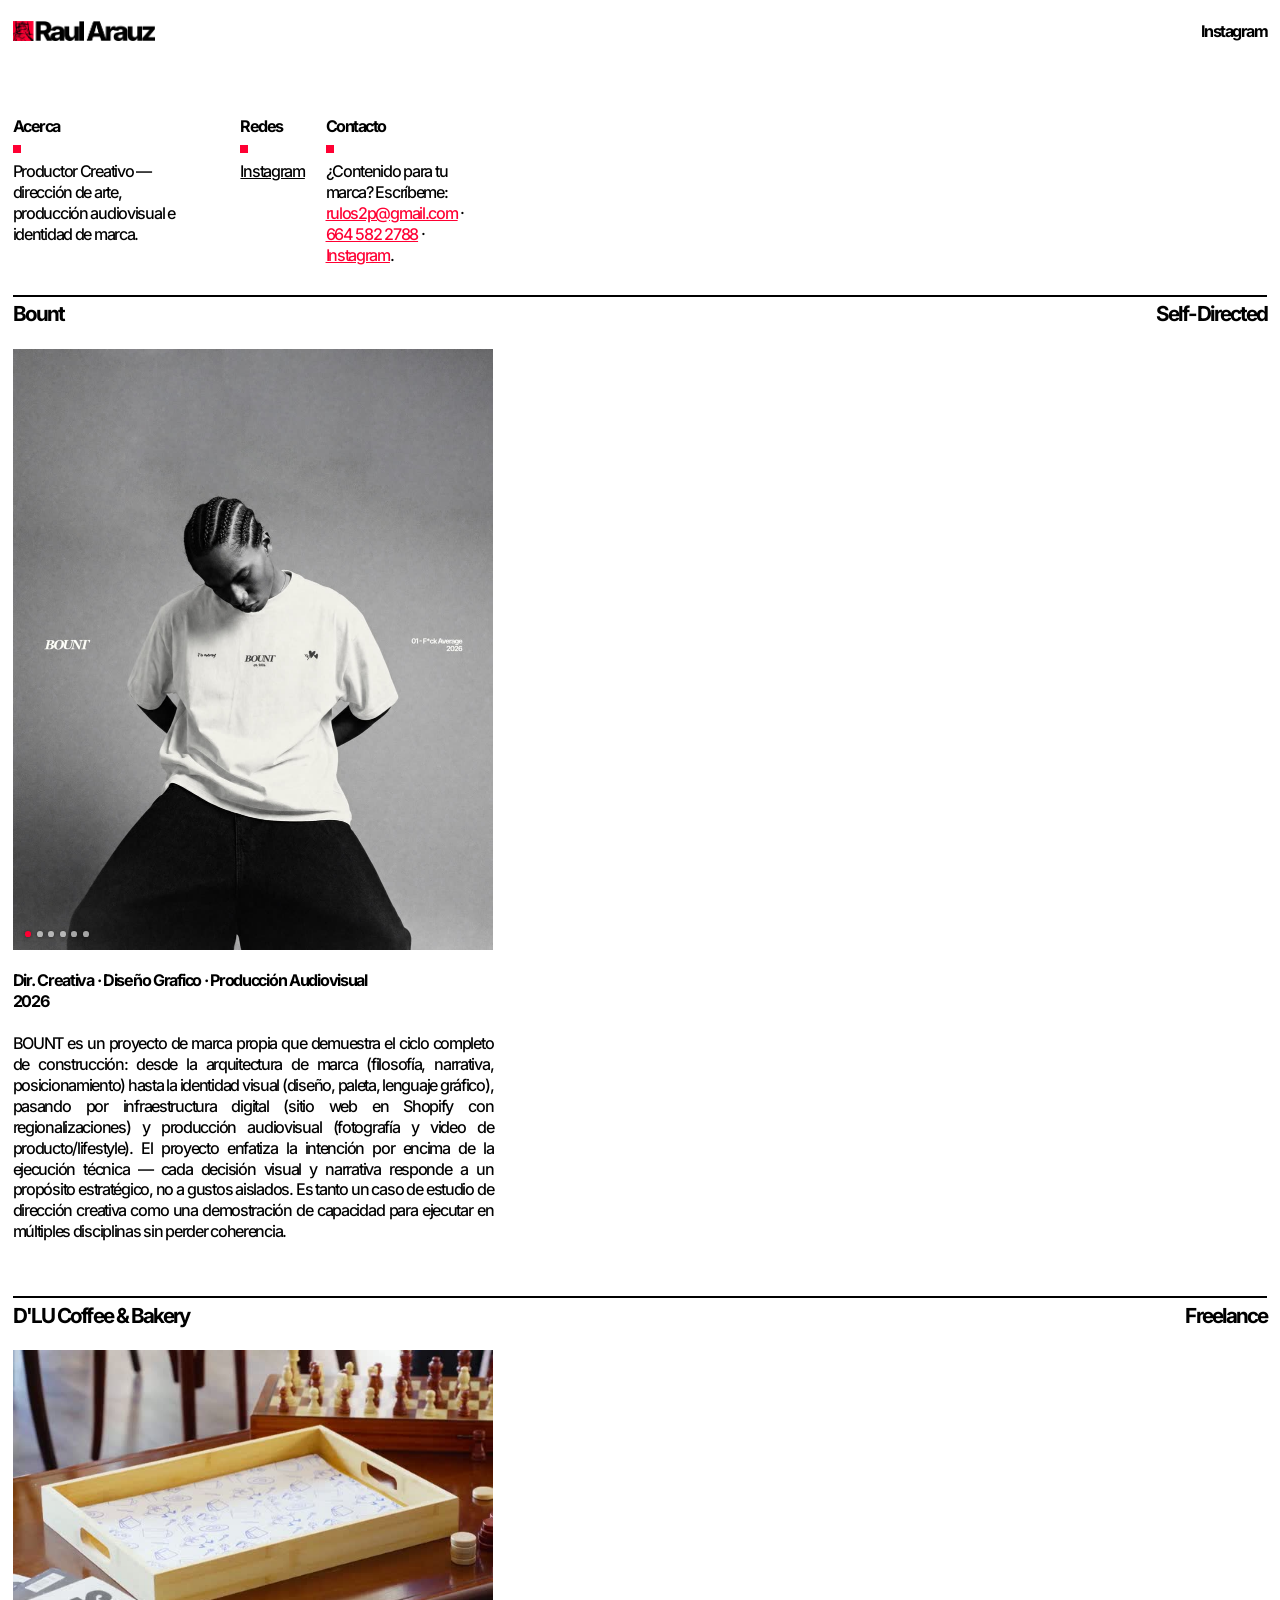
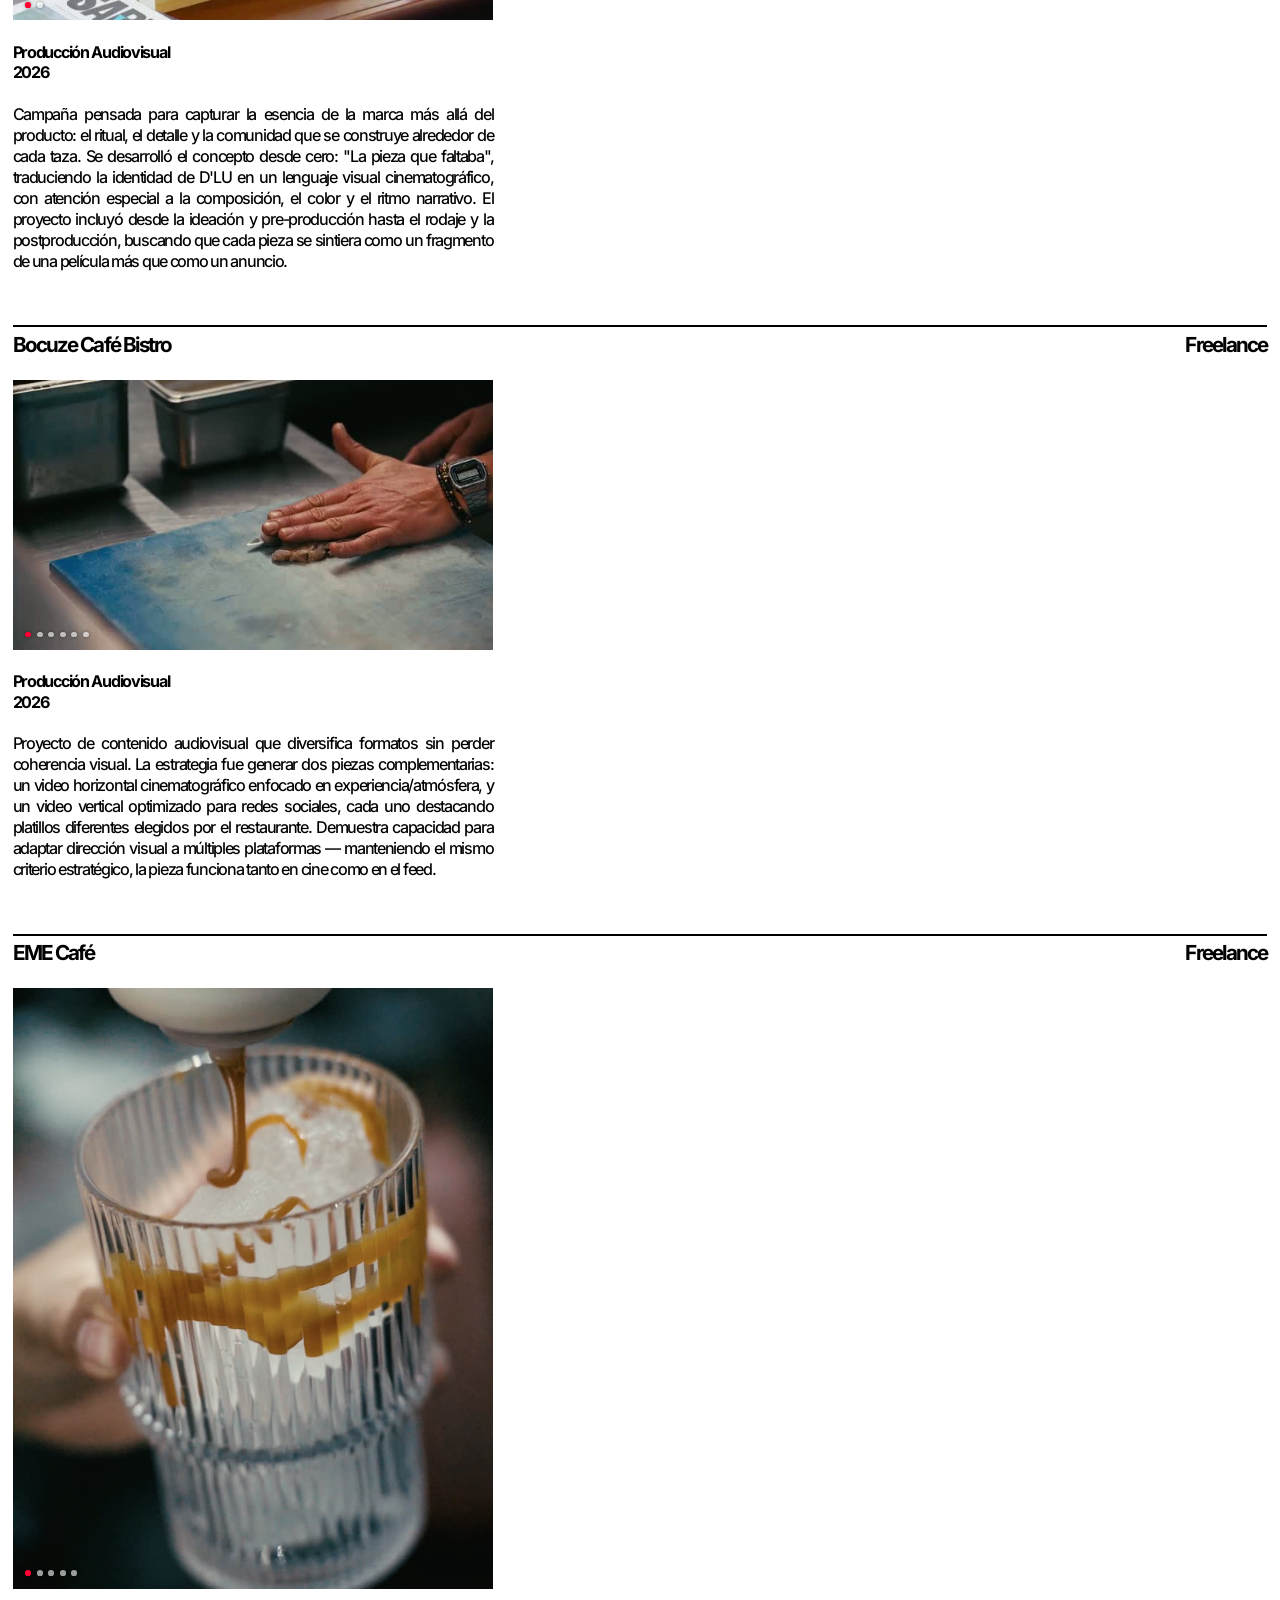
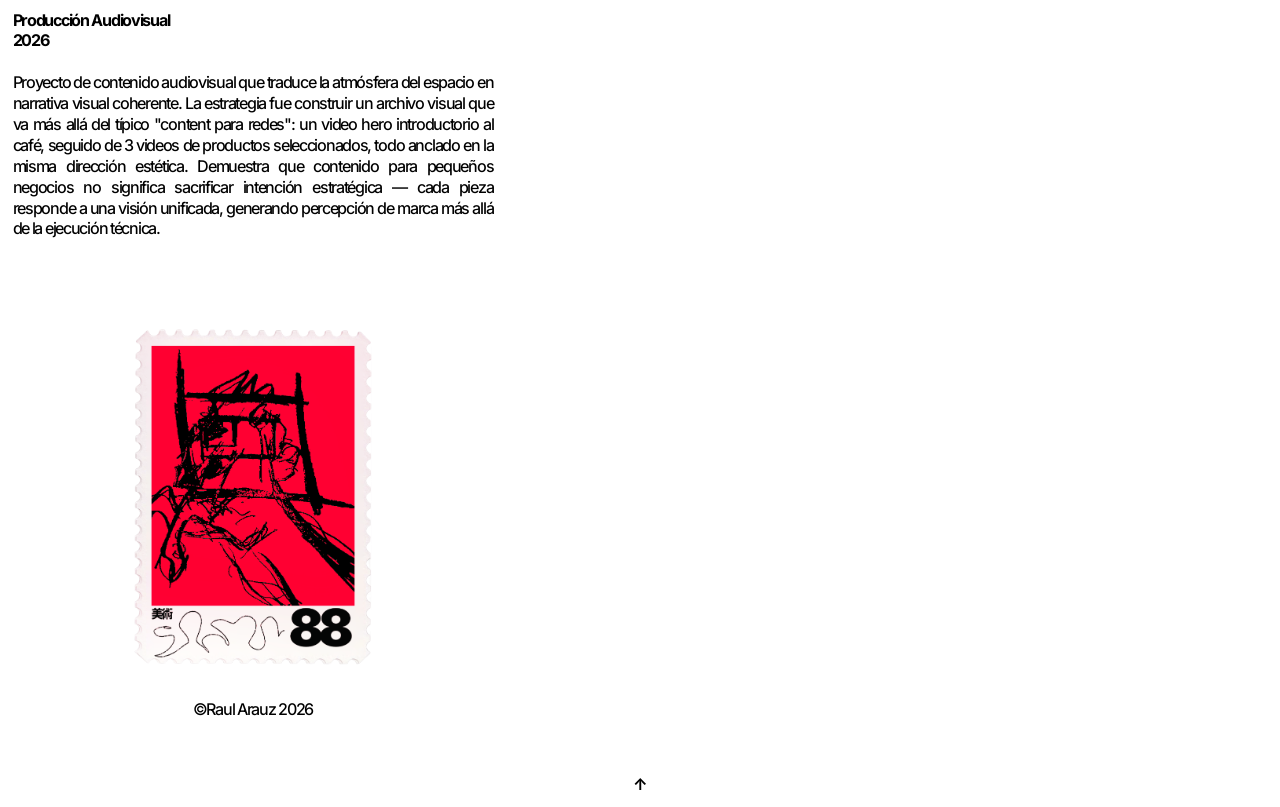
==== commit b087dfd1: "Quitar sección de Posters Co-Authored-By: Claude Opus 5 <noreply@anthropic.com>" ====
--- a/index.html
+++ b/index.html
@@ -104,20 +104,6 @@
       <div class="meta">Producción Audiovisual</div>
       <div class="anio">2026</div>
       <p class="descripcion">Proyecto de contenido audiovisual que traduce la atmósfera del espacio en narrativa visual coherente. La estrategia fue construir un archivo visual que va más allá del típico "content para redes": un video hero introductorio al café, seguido de 3 videos de productos seleccionados, todo anclado en la misma dirección estética. Demuestra que contenido para pequeños negocios no significa sacrificar intención estratégica — cada pieza responde a una visión unificada, generando percepción de marca más allá de la ejecución técnica.</p>
-    </section>
-
-    <section class="proyecto posters">
-      <div class="titulos">
-        <h2>Posters</h2>
-        <h2>Diseño Grafico</h2>
-      </div>
-      <p class="descripcion">Serie de carteles donde exploro composición, tipografía y color fuera del encargo. Ejercicios de estilo que alimentan la dirección visual del resto de los proyectos.</p>
-      <div class="media">
-        <div class="bloque cartel"></div>
-        <div class="bloque cartel"></div>
-        <div class="bloque cartel"></div>
-        <div class="bloque cartel"></div>
-      </div>
     </section>
 
     <footer>
--- a/styles.css
+++ b/styles.css
@@ -128,12 +128,6 @@
 /* Formato de post vertical de Instagram (4:5) */
 .proyecto .bloque { aspect-ratio: 4 / 5; }
 
-/* Marco vertical de cartel (2:3) para la sección de posters */
-.proyecto .bloque.cartel { aspect-ratio: 2 / 3; }
-
-/* En posters la descripción va arriba de las imágenes */
-.posters .descripcion { margin-bottom: var(--sp-2); }
-
 /* Marco horizontal (16:9) para proyectos de video widescreen */
 .proyecto .bloque.horizontal { aspect-ratio: 16 / 9; }
 
